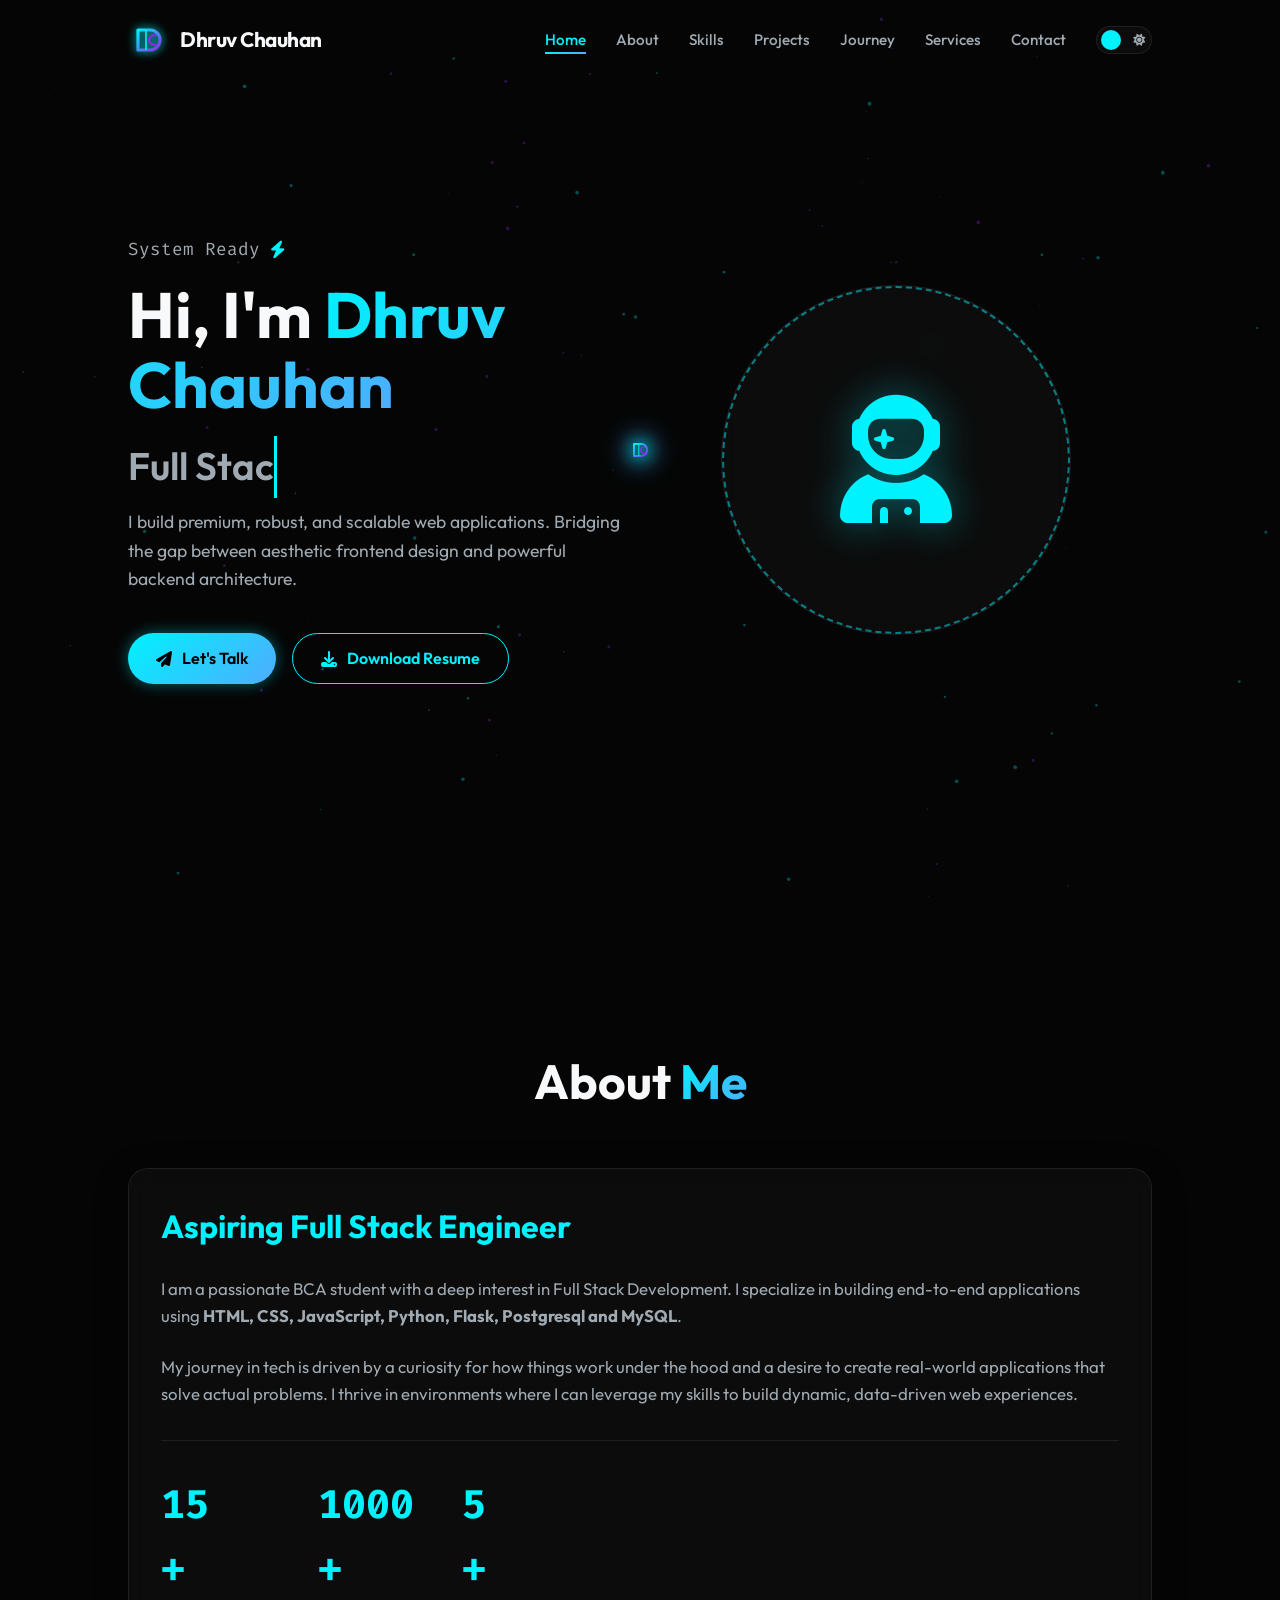
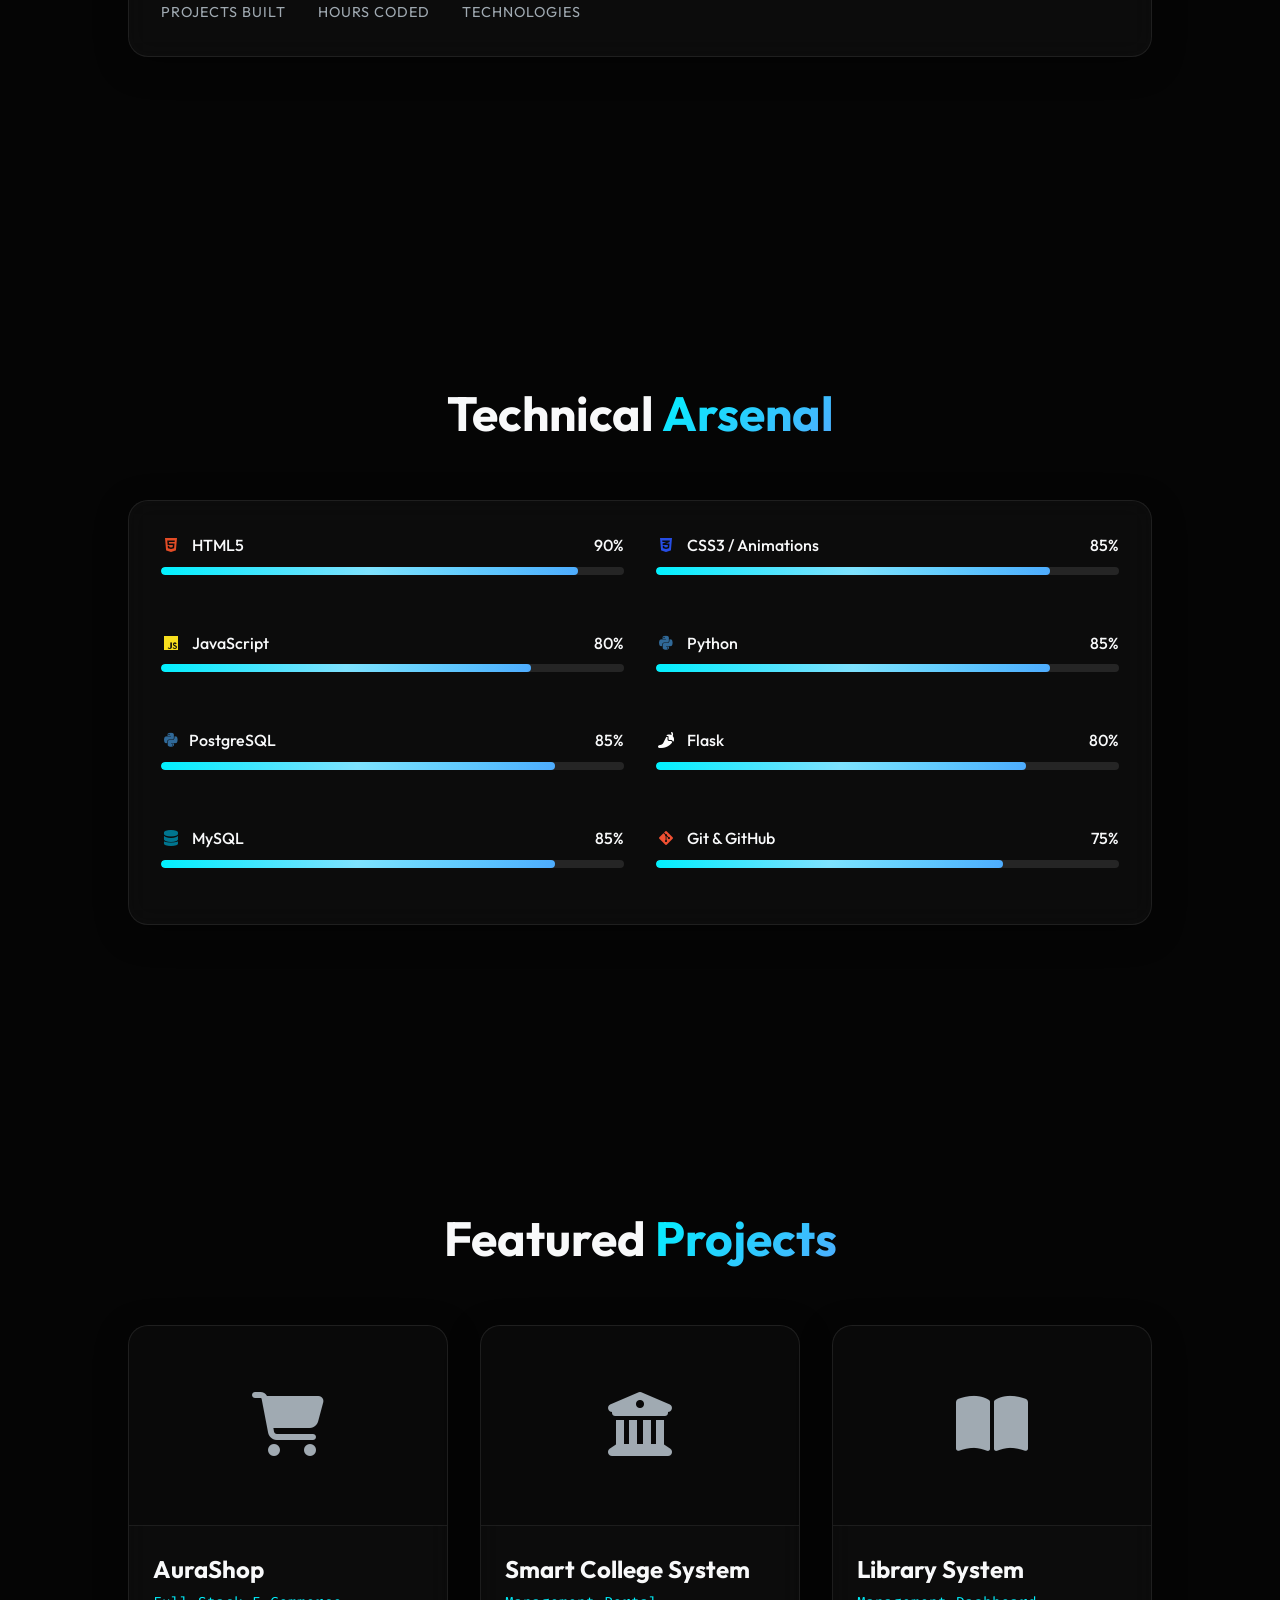
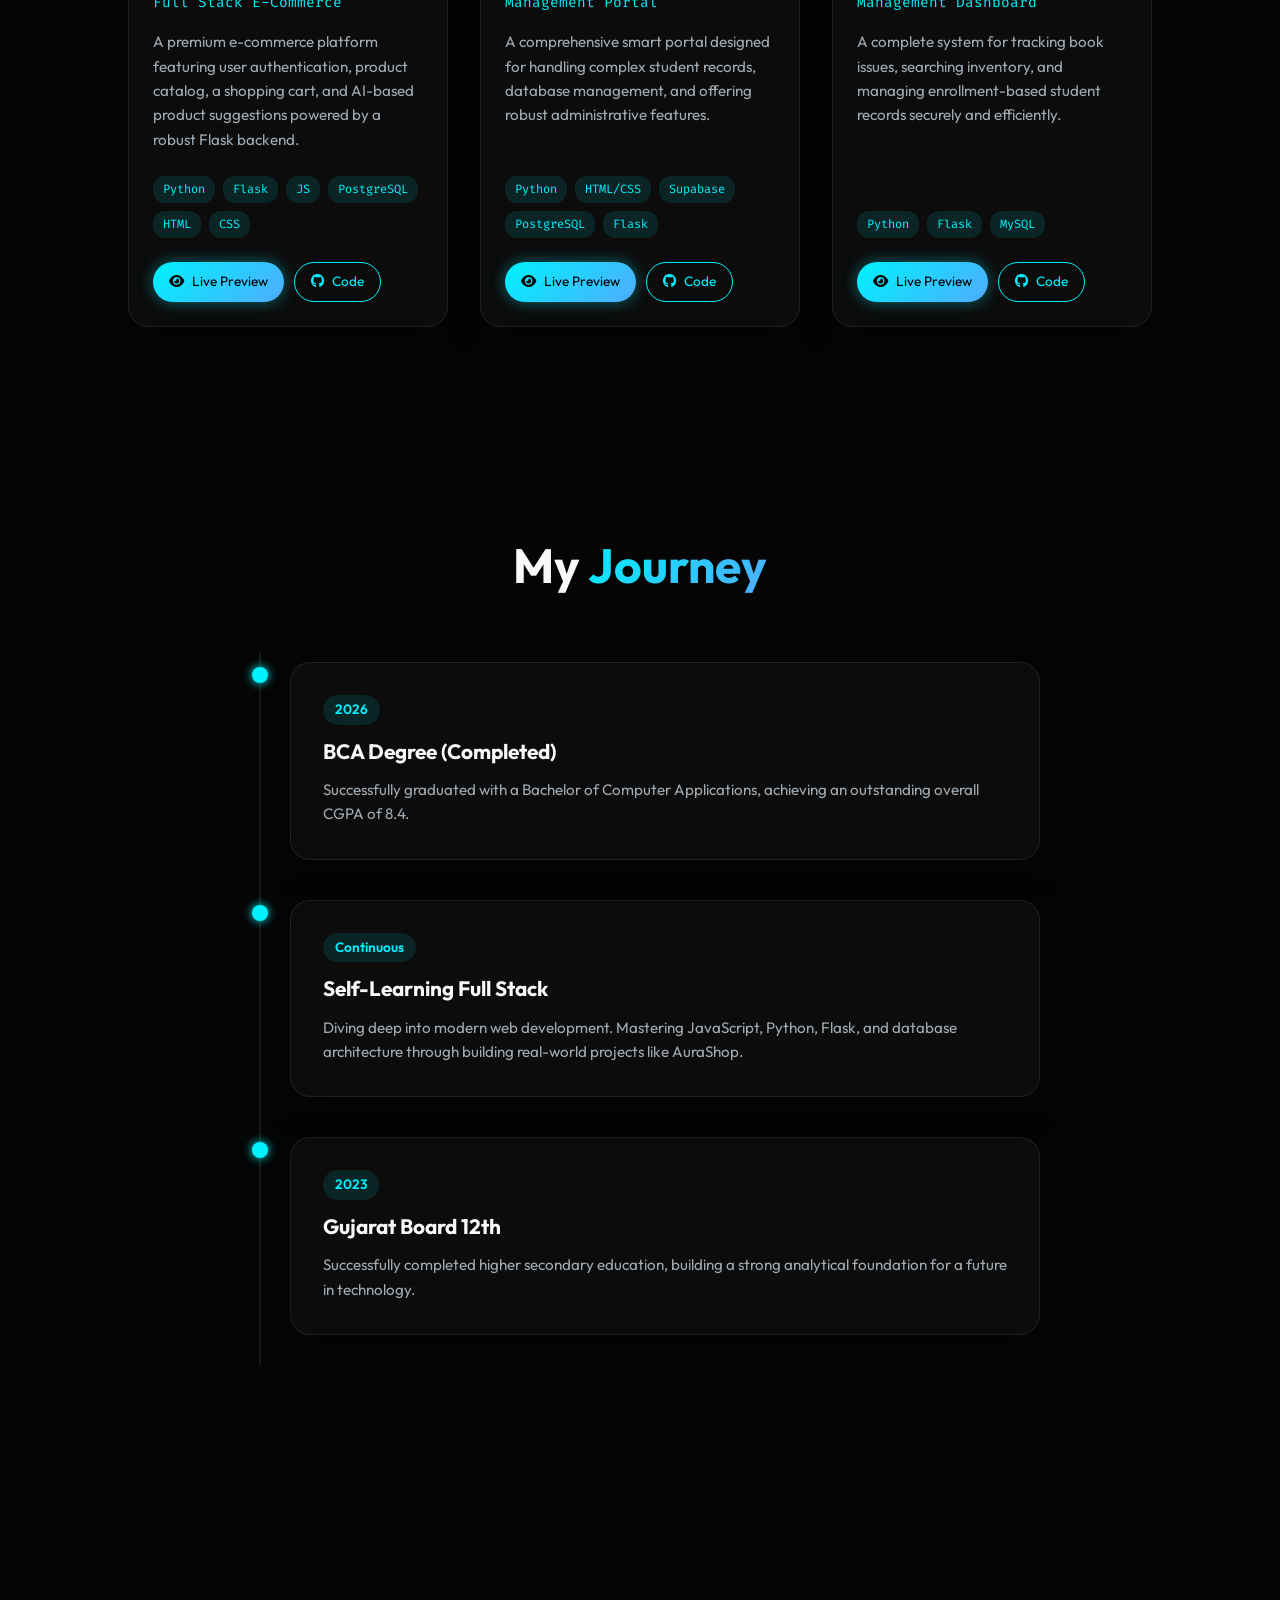
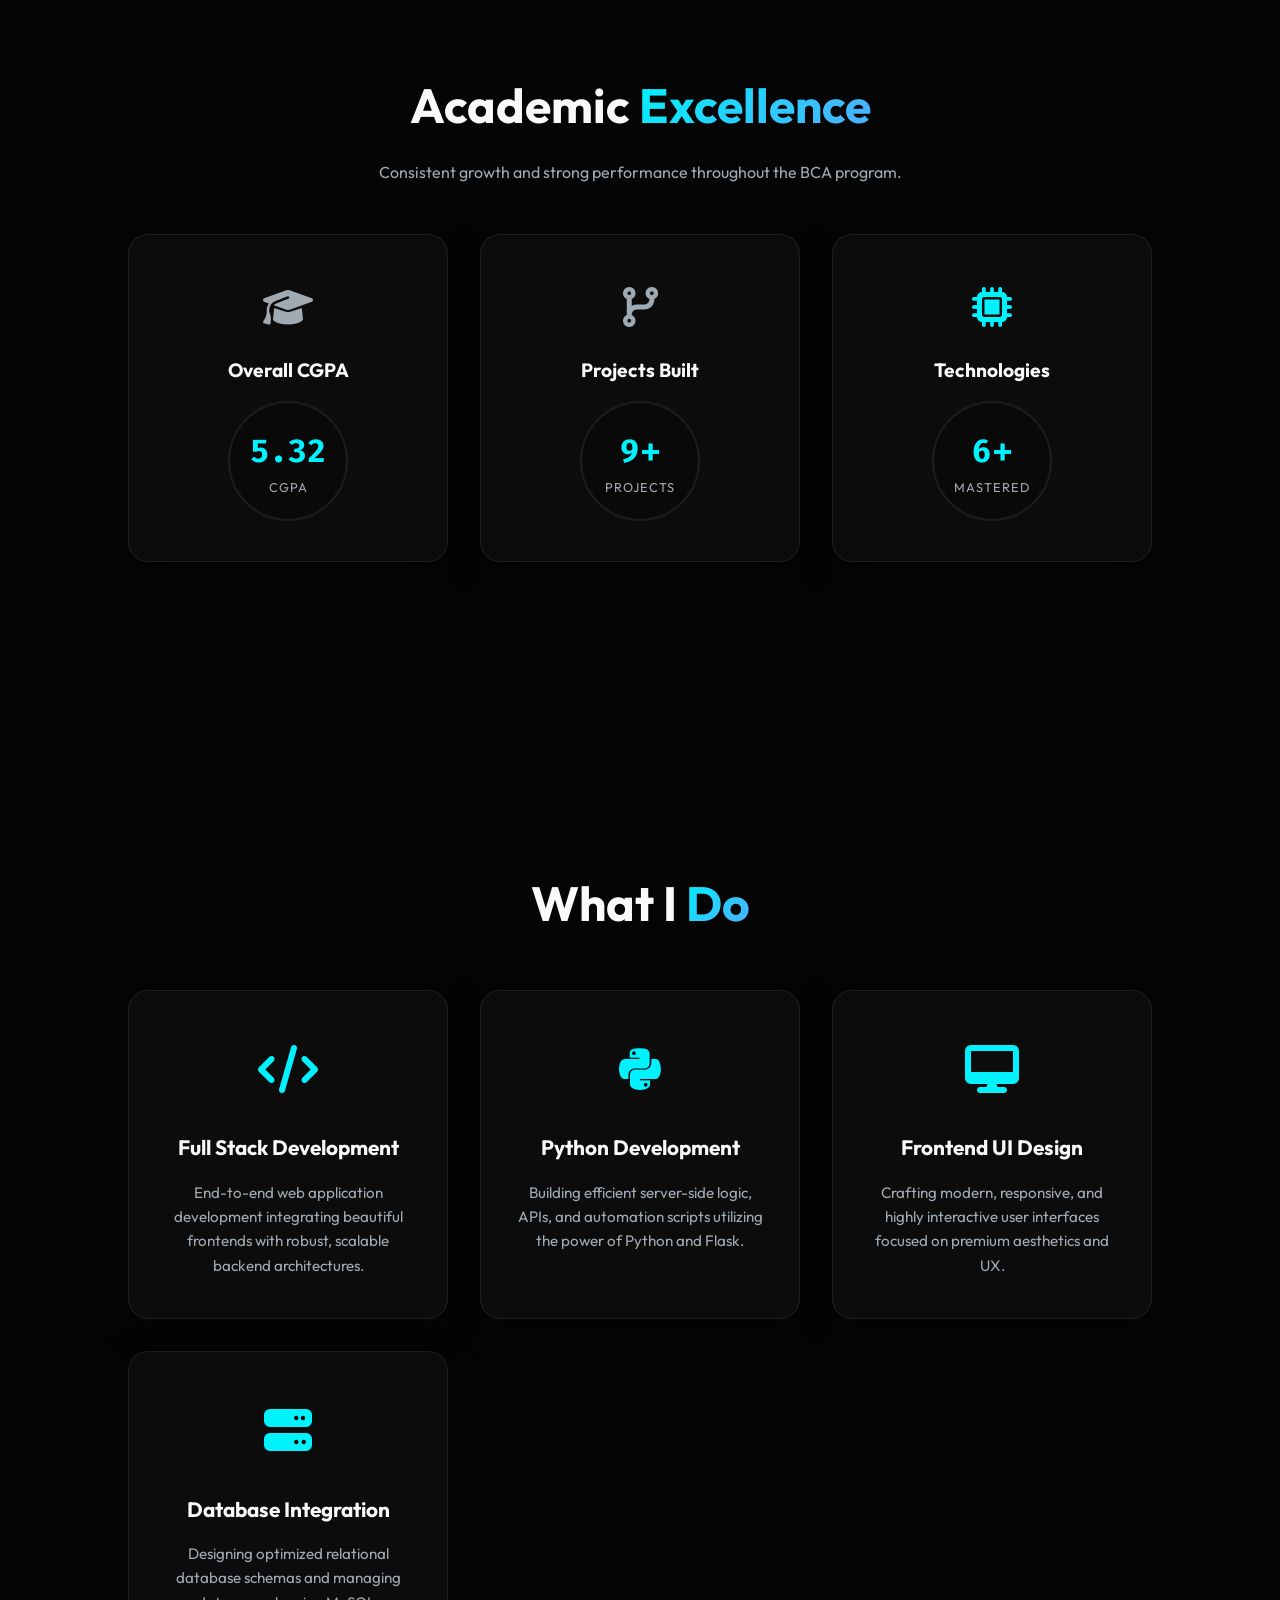
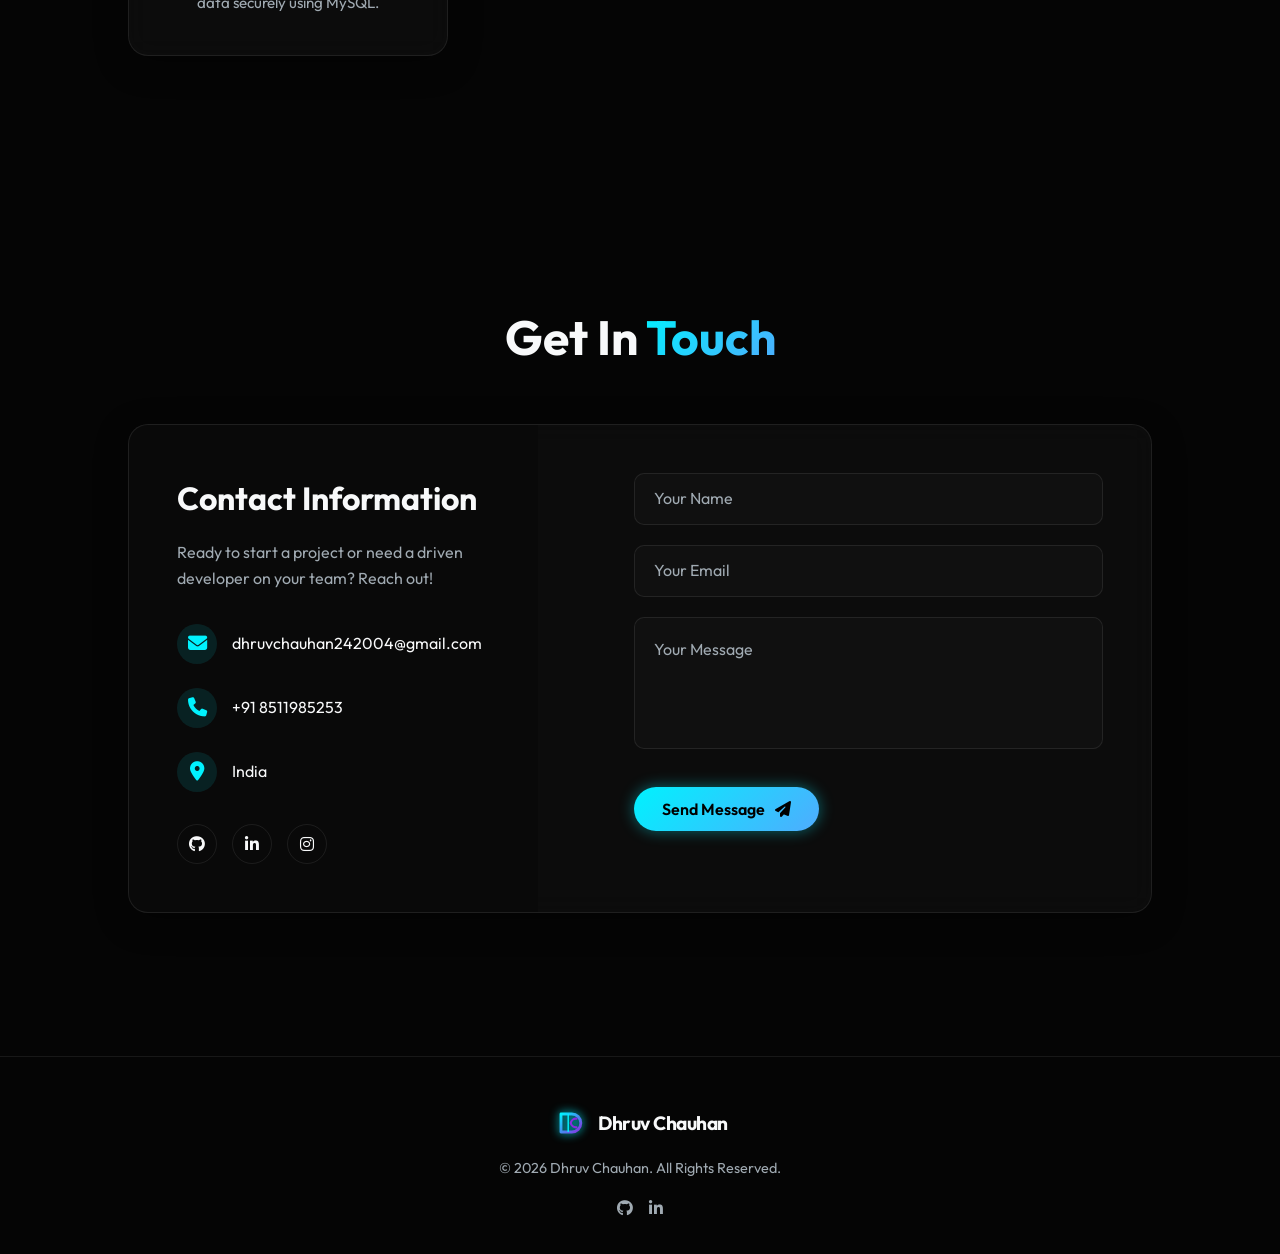
==== index.html @ 54a94872 "Add files via upload" ====
<!DOCTYPE html>
<html lang="en">

<head>
    <meta charset="UTF-8">
    <meta name="viewport" content="width=device-width, initial-scale=1.0">
    <title>Dhruv Chauhan | Full Stack Developer</title>
    <meta name="description" content="Portfolio of Dhruv Chauhan, Full Stack & Python Developer.">
    <!-- Google Fonts -->
    <link rel="preconnect" href="https://fonts.googleapis.com">
    <link rel="preconnect" href="https://fonts.gstatic.com" crossorigin>
    <link
        href="https://fonts.googleapis.com/css2?family=Outfit:wght@300;400;500;600;700;800&family=Fira+Code:wght@400;500&display=swap"
        rel="stylesheet">
    <!-- Font Awesome -->
    <link rel="stylesheet" href="https://cdnjs.cloudflare.com/ajax/libs/font-awesome/6.4.0/css/all.min.css">
    <link rel="stylesheet" href="style.css">
</head>

<body>
    <!-- Ultra-Premium Custom Cursor -->
    <div id="magic-cursor">
        <div id="cursor-particles"></div>
        <div id="cursor-main">
            <div class="cursor-glow"></div>
            <div class="cursor-icon">
                <svg width="24" height="24" viewBox="0 0 100 100" fill="none" xmlns="http://www.w3.org/2000/svg">
                    <path d="M25,25 L55,25 A25,25 0 0,1 80,50 A25,25 0 0,1 55,75 L25,75 Z"
                        stroke="url(#cursor-logo-grad)" stroke-width="8" stroke-linejoin="round" fill="none" />
                    <path d="M45,25 L45,75" stroke="var(--cyan)" stroke-width="4" />
                    <path d="M68,38 A15,15 0 0,0 52,50 A15,15 0 0,0 68,62" stroke="var(--purple)" stroke-width="6"
                        stroke-linecap="round" fill="none" />
                    <defs>
                        <linearGradient id="cursor-logo-grad" x1="0%" y1="0%" x2="100%" y2="100%">
                            <stop offset="0%" stop-color="var(--cyan)" />
                            <stop offset="100%" stop-color="var(--purple)" />
                        </linearGradient>
                    </defs>
                </svg>
            </div>
            <div class="cursor-text">View Project</div>
        </div>
    </div>

    <!-- Loading Screen -->
    <div class="loader-wrapper">
        <div class="loader">
            <div class="loader-inner"></div>
        </div>
        <div class="loader-text">Dhruv Chauhan Full Stack Developer</div>
    </div>

    <!-- Background Canvas for Particles -->
    <canvas id="particle-canvas"></canvas>

    <!-- Navigation -->
    <header class="header">
        <div class="logo">
            <svg class="header-logo" width="40" height="40" viewBox="0 0 100 100" fill="none"
                xmlns="http://www.w3.org/2000/svg">
                <!-- Futuristic D & C merged monogram -->
                <path d="M25,25 L55,25 A25,25 0 0,1 80,50 A25,25 0 0,1 55,75 L25,75 Z" stroke="url(#logo-grad)"
                    stroke-width="8" stroke-linejoin="round" fill="none" />
                <path d="M45,25 L45,75" stroke="var(--cyan)" stroke-width="4" />
                <path d="M68,38 A15,15 0 0,0 52,50 A15,15 0 0,0 68,62" stroke="var(--purple)" stroke-width="6"
                    stroke-linecap="round" fill="none" />
                <defs>
                    <linearGradient id="logo-grad" x1="0%" y1="0%" x2="100%" y2="100%">
                        <stop offset="0%" stop-color="var(--cyan)" />
                        <stop offset="100%" stop-color="var(--purple)" />
                    </linearGradient>
                </defs>
            </svg>
            <span class="logo-text">Dhruv Chauhan</span>
        </div>
        <div class="header-right">
            <nav class="navbar">
                <ul class="nav-links">
                    <li><a href="#home" class="nav-link active">Home</a></li>
                    <li><a href="#about" class="nav-link">About</a></li>
                    <li><a href="#skills" class="nav-link">Skills</a></li>
                    <li><a href="#projects" class="nav-link">Projects</a></li>
                    <li><a href="#experience" class="nav-link">Journey</a></li>
                    <li><a href="#services" class="nav-link">Services</a></li>
                    <li><a href="#contact" class="nav-link">Contact</a></li>
                </ul>
            </nav>
            <div class="theme-switch-wrapper">
                <label class="theme-switch" for="theme-slider">
                    <input type="checkbox" id="theme-slider" />
                    <div class="slider round">
                        <i class="fa-solid fa-moon"></i>
                        <i class="fa-solid fa-sun"></i>
                    </div>
                </label>
            </div>
            <div class="hamburger">
                <div class="bar"></div>
                <div class="bar"></div>
                <div class="bar"></div>
            </div>
        </div>
    </header>

    <main>
        <!-- Hero Section -->
        <section id="home" class="hero section">
            <div class="hero-content reveal">
                <p class="greeting">System Ready <i class="fa-solid fa-bolt" style="color: var(--cyan);"></i></p>
                <h1 class="hero-title">
                    Hi, I'm <span class="highlight">Dhruv Chauhan</span>
                </h1>
                <div class="typing-container">
                    <span class="typing-text"></span><span class="cursor">&nbsp;</span>
                </div>
                <p class="hero-desc">
                    I build premium, robust, and scalable web applications. Bridging the gap between aesthetic frontend
                    design and powerful backend architecture.
                </p>
                <div class="hero-btn-group">
                    <a href="#contact" class="btn primary-btn"><i class="fa-solid fa-paper-plane"></i> Let's Talk</a>
                    <a href="ChauhanDhruv_CV.pdf" class="btn secondary-btn"><i class="fa-solid fa-download"></i>
                        Download Resume</a>
                </div>
            </div>
            <div class="hero-image reveal fade-right">
                <div class="image-wrapper">
                    <!-- Placeholder using a tech illustration style avatar -->
                    <div class="avatar-placeholder">
                        <i class="fa-solid fa-user-astronaut"></i>
                    </div>
                    <div class="glow-ring"></div>
                </div>
            </div>
        </section>

        <!-- About Section -->
        <section id="about" class="about section">
            <h2 class="section-title reveal">About <span class="highlight">Me</span></h2>
            <div class="about-container reveal fade-up">
                <div class="about-text glass-card">
                    <h3>Aspiring Full Stack Engineer</h3>
                    <p>I am a passionate BCA student with a deep interest in Full Stack Development. I specialize in
                        building end-to-end applications using <strong>HTML, CSS, JavaScript, Python, Flask, Postgresql
                            and
                            MySQL</strong>.</p>
                    <p>My journey in tech is driven by a curiosity for how things work under the hood and a desire to
                        create real-world applications that solve actual problems. I thrive in environments where I can
                        leverage my skills to build dynamic, data-driven web experiences.</p>
                    <div class="stats-container">
                        <div class="stat-item">
                            <span class="stat-num counter" data-target="15">0</span><span class="stat-plus">+</span>
                            <span class="stat-text">Projects Built</span>
                        </div>
                        <div class="stat-item">
                            <span class="stat-num counter" data-target="1000">0</span><span class="stat-plus">+</span>
                            <span class="stat-text">Hours Coded</span>
                        </div>
                        <div class="stat-item">
                            <span class="stat-num counter" data-target="5">0</span><span class="stat-plus">+</span>
                            <span class="stat-text">Technologies</span>
                        </div>
                    </div>
                </div>
            </div>
        </section>

        <!-- Skills Section -->
        <section id="skills" class="skills section">
            <h2 class="section-title reveal">Technical <span class="highlight">Arsenal</span></h2>
            <div class="skills-container glass-card reveal fade-up">
                <div class="skill-box">
                    <div class="skill-info">
                        <span><i class="fa-brands fa-html5" style="color: #e34c26;"></i> HTML5</span>
                        <span>90%</span>
                    </div>
                    <div class="progress-bar">
                        <div class="progress" data-width="90%"></div>
                    </div>
                </div>
                <div class="skill-box">
                    <div class="skill-info">
                        <span><i class="fa-brands fa-css3-alt" style="color: #264de4;"></i> CSS3 / Animations</span>
                        <span>85%</span>
                    </div>
                    <div class="progress-bar">
                        <div class="progress" data-width="85%"></div>
                    </div>
                </div>
                <div class="skill-box">
                    <div class="skill-info">
                        <span><i class="fa-brands fa-js" style="color: #f7df1e;"></i> JavaScript</span>
                        <span>80%</span>
                    </div>
                    <div class="progress-bar">
                        <div class="progress" data-width="80%"></div>
                    </div>
                </div>
                <div class="skill-box">
                    <div class="skill-info">
                        <span><i class="fa-brands fa-python" style="color: #306998;"></i> Python</span>
                        <span>85%</span>
                    </div>
                    <div class="progress-bar">
                        <div class="progress" data-width="85%"></div>
                    </div>
                </div>
                <div class="skill-box">
                    <div class="skill-info">
                        <span><i class="fa-brands fa-python" style="color: #306998;"></i>PostgreSQL</span>
                        <span>85%</span>
                    </div>
                    <div class="progress-bar">
                        <div class="progress" data-width="85%"></div>
                    </div>
                </div>
                <div class="skill-box">
                    <div class="skill-info">
                        <span><i class="fa-solid fa-pepper-hot" style="color: #fff;"></i> Flask</span>
                        <span>80%</span>
                    </div>
                    <div class="progress-bar">
                        <div class="progress" data-width="80%"></div>
                    </div>
                </div>
                <div class="skill-box">
                    <div class="skill-info">
                        <span><i class="fa-solid fa-database" style="color: #00758F;"></i> MySQL</span>
                        <span>85%</span>
                    </div>
                    <div class="progress-bar">
                        <div class="progress" data-width="85%"></div>
                    </div>
                </div>
                <div class="skill-box">
                    <div class="skill-info">
                        <span><i class="fa-brands fa-git-alt" style="color: #F05032;"></i> Git & GitHub</span>
                        <span>75%</span>
                    </div>
                    <div class="progress-bar">
                        <div class="progress" data-width="75%"></div>
                    </div>
                </div>
            </div>
        </section>

        <!-- Projects Section -->
        <section id="projects" class="projects section">
            <h2 class="section-title reveal">Featured <span class="highlight">Projects</span></h2>
            <div class="project-grid">
                <!-- AuraShop -->
                <div class="project-card glass-card reveal fade-up" style="transition-delay: 0.1s;">
                    <div class="project-img">
                        <div class="project-placeholder">
                            <i class="fa-solid fa-cart-shopping"></i>
                        </div>
                    </div>
                    <div class="project-content">
                        <h3>AuraShop</h3>
                        <p class="project-subtitle">Full Stack E-Commerce</p>
                        <p class="project-desc">A premium e-commerce platform featuring user authentication, product
                            catalog, a shopping cart, and AI-based product suggestions powered by a robust Flask
                            backend.</p>
                        <div class="project-tech">
                            <span>Python</span><span>Flask</span><span>JS</span><span>PostgreSQL</span><span>HTML</span><span>CSS</span>
                        </div>
                        <div class="project-links">
                            <a href="https://auroshop.onrender.com" class="btn-small primary-btn"><i
                                    class="fa-solid fa-eye"></i> Live Preview</a>
                            <a href="https://github.com/dhruvchauhan2424/Auroshop" class="btn-small secondary-btn"><i
                                    class="fa-brands fa-github"></i> Code</a>
                        </div>
                    </div>
                </div>

                <!-- Smart College Management System -->
                <div class="project-card glass-card reveal fade-up" style="transition-delay: 0.2s;">
                    <div class="project-img">
                        <div class="project-placeholder">
                            <i class="fa-solid fa-university"></i>
                        </div>
                    </div>
                    <div class="project-content">
                        <h3>Smart College System</h3>
                        <p class="project-subtitle">Management Portal</p>
                        <p class="project-desc">A comprehensive smart portal designed for handling complex student
                            records, database management, and offering robust administrative features.</p>
                        <div class="project-tech">
                            <span>Python</span><span>HTML/CSS</span><span>Supabase</span><span>PostgreSQL</span><span>Flask</span>
                        </div>
                        <div class="project-links">
                            <a href="https://college-managementd.onrender.com" class="btn-small primary-btn"><i
                                    class="fa-solid fa-eye"></i> Live Preview</a>
                            <a href="https://github.com/dhruvchauhan2424/college_management"
                                class="btn-small secondary-btn"><i class="fa-brands fa-github"></i> Code</a>
                        </div>
                    </div>
                </div>

                <!-- Library Management System -->
                <div class="project-card glass-card reveal fade-up" style="transition-delay: 0.3s;">
                    <div class="project-img">
                        <div class="project-placeholder">
                            <i class="fa-solid fa-book-open"></i>
                        </div>
                    </div>
                    <div class="project-content">
                        <h3>Library System</h3>
                        <p class="project-subtitle">Management Dashboard</p>
                        <p class="project-desc">A complete system for tracking book issues, searching inventory, and
                            managing enrollment-based student records securely and efficiently.</p>
                        <div class="project-tech">
                            <span>Python</span><span>Flask</span><span>MySQL</span>
                        </div>
                        <div class="project-links">
                            <a href="#" class="btn-small primary-btn"><i class="fa-solid fa-eye"></i> Live Preview</a>
                            <a href="#" class="btn-small secondary-btn"><i class="fa-brands fa-github"></i> Code</a>
                        </div>
                    </div>
                </div>
            </div>
        </section>

        <!-- Experience / Timeline -->
        <section id="experience" class="experience section">
            <h2 class="section-title reveal">My <span class="highlight">Journey</span></h2>
            <div class="timeline reveal fade-up">
                <div class="timeline-item">
                    <div class="timeline-dot"></div>
                    <div class="timeline-content glass-card">
                        <span class="timeline-date">2026</span>
                        <h3>BCA Degree (Completed)</h3>
                        <p>Successfully graduated with a Bachelor of Computer Applications, achieving an outstanding
                            overall CGPA of 8.4.</p>
                    </div>
                </div>
                <div class="timeline-item">
                    <div class="timeline-dot"></div>
                    <div class="timeline-content glass-card">
                        <span class="timeline-date">Continuous</span>
                        <h3>Self-Learning Full Stack</h3>
                        <p>Diving deep into modern web development. Mastering JavaScript, Python, Flask, and database
                            architecture through building real-world projects like AuraShop.</p>
                    </div>
                </div>
                <div class="timeline-item">
                    <div class="timeline-dot"></div>
                    <div class="timeline-content glass-card">
                        <span class="timeline-date">2023</span>
                        <h3>Gujarat Board 12th</h3>
                        <p>Successfully completed higher secondary education, building a strong analytical foundation
                            for a future in technology.</p>
                    </div>
                </div>
            </div>
        </section>

        <!-- Achievements Section -->
        <section id="achievements" class="achievements section">
            <h2 class="section-title reveal">Academic <span class="highlight">Excellence</span></h2>
            <p class="section-subtitle reveal">Consistent growth and strong performance throughout the BCA program.</p>
            <div class="achievements-grid reveal fade-up">
                <div class="achievement-card glass-card">
                    <div class="achievement-icon">
                        <i class="fa-solid fa-graduation-cap"></i>
                    </div>
                    <h3>Overall CGPA</h3>
                    <div class="sgpa-display">
                        <span class="sgpa-val counter-float" data-target="8.40">0.00</span>
                        <span class="sgpa-label">CGPA</span>
                    </div>
                </div>
                <div class="achievement-card glass-card">
                    <div class="achievement-icon">
                        <i class="fa-solid fa-code-branch"></i>
                    </div>
                    <h3>Projects Built</h3>
                    <div class="sgpa-display">
                        <div>
                            <span class="sgpa-val counter" data-target="15">0</span><span class="sgpa-val"
                                style="margin-left: 2px;">+</span>
                        </div>
                        <span class="sgpa-label">Projects</span>
                    </div>
                </div>
                <div class="achievement-card glass-card">
                    <div class="achievement-icon" style="color: var(--cyan);">
                        <i class="fa-solid fa-microchip"></i>
                    </div>
                    <h3>Technologies</h3>
                    <div class="sgpa-display">
                        <div>
                            <span class="sgpa-val counter" data-target="10">0</span><span class="sgpa-val"
                                style="margin-left: 2px;">+</span>
                        </div>
                        <span class="sgpa-label">Mastered</span>
                    </div>
                </div>
            </div>
        </section>

        <!-- Services Section -->
        <section id="services" class="services section">
            <h2 class="section-title reveal">What I <span class="highlight">Do</span></h2>
            <div class="services-grid reveal fade-up">
                <div class="service-card glass-card">
                    <div class="service-icon"><i class="fa-solid fa-code"></i></div>
                    <h3>Full Stack Development</h3>
                    <p>End-to-end web application development integrating beautiful frontends with robust, scalable
                        backend architectures.</p>
                </div>
                <div class="service-card glass-card">
                    <div class="service-icon"><i class="fa-brands fa-python"></i></div>
                    <h3>Python Development</h3>
                    <p>Building efficient server-side logic, APIs, and automation scripts utilizing the power of Python
                        and Flask.</p>
                </div>
                <div class="service-card glass-card">
                    <div class="service-icon"><i class="fa-solid fa-desktop"></i></div>
                    <h3>Frontend UI Design</h3>
                    <p>Crafting modern, responsive, and highly interactive user interfaces focused on premium aesthetics
                        and UX.</p>
                </div>
                <div class="service-card glass-card">
                    <div class="service-icon"><i class="fa-solid fa-server"></i></div>
                    <h3>Database Integration</h3>
                    <p>Designing optimized relational database schemas and managing data securely using MySQL.</p>
                </div>
            </div>
        </section>

        <!-- Contact Section -->
        <section id="contact" class="contact section">
            <h2 class="section-title reveal">Get In <span class="highlight">Touch</span></h2>
            <div class="contact-container glass-card reveal fade-up">
                <div class="contact-info">
                    <h3>Contact Information</h3>
                    <p>Ready to start a project or need a driven developer on your team? Reach out!</p>
                    <div class="info-items">
                        <div class="info-item">
                            <i class="fa-solid fa-envelope"></i>
                            <a href="mailto:dhruvchauhan242004@gmail.com">dhruvchauhan242004@gmail.com</a>
                        </div>
                        <div class="info-item">
                            <i class="fa-solid fa-phone"></i>
                            <a href="tel:+918511985253">+91 8511985253</a>
                        </div>
                        <div class="info-item">
                            <i class="fa-solid fa-location-dot"></i>
                            <span>India</span>
                        </div>
                    </div>
                    <div class="social-links">
                        <a href="https://github.com/dhruvchauhan2424" class="social-icon"><i
                                class="fa-brands fa-github"></i></a>
                        <a href="https://www.linkedin.com/in/dhruv-chauhan-386394350/" class="social-icon"><i
                                class="fa-brands fa-linkedin-in"></i></a>
                        <a href="https://www.instagram.com" class="social-icon"><i
                                class="fa-brands fa-instagram"></i></a>
                    </div>
                </div>
                <div class="contact-form-container">
                    <form id="contact-form" class="contact-form">
                        <div class="input-group">
                            <input type="text" id="name" required placeholder=" ">
                            <label for="name">Your Name</label>
                        </div>
                        <div class="input-group">
                            <input type="email" id="email" required placeholder=" ">
                            <label for="email">Your Email</label>
                        </div>
                        <div class="input-group">
                            <textarea id="message" rows="5" required placeholder=" "></textarea>
                            <label for="message">Your Message</label>
                        </div>
                        <button type="submit" class="btn primary-btn btn-send">
                            <span>Send Message</span> <i class="fa-solid fa-paper-plane"></i>
                        </button>
                    </form>
                </div>
            </div>
        </section>
    </main>

    <!-- Footer -->
    <footer class="footer">
        <div class="footer-content">
            <div class="footer-logo-wrapper">
                <svg class="footer-logo-svg" width="36" height="36" viewBox="0 0 100 100" fill="none"
                    xmlns="http://www.w3.org/2000/svg">
                    <path d="M25,25 L55,25 A25,25 0 0,1 80,50 A25,25 0 0,1 55,75 L25,75 Z"
                        stroke="url(#footer-logo-grad)" stroke-width="8" stroke-linejoin="round" fill="none" />
                    <path d="M45,25 L45,75" stroke="var(--cyan)" stroke-width="4" />
                    <path d="M68,38 A15,15 0 0,0 52,50 A15,15 0 0,0 68,62" stroke="var(--purple)" stroke-width="6"
                        stroke-linecap="round" fill="none" />
                    <defs>
                        <linearGradient id="footer-logo-grad" x1="0%" y1="0%" x2="100%" y2="100%">
                            <stop offset="0%" stop-color="var(--cyan)" />
                            <stop offset="100%" stop-color="var(--purple)" />
                        </linearGradient>
                    </defs>
                </svg>
                <span class="footer-logo-text">Dhruv Chauhan</span>
            </div>
            <p>&copy; 2026 Dhruv Chauhan. All Rights Reserved.</p>
            <div class="footer-socials">
                <a href="https://github.com/dhruvchauhan2424"><i class="fa-brands fa-github"></i></a>
                <a href="https://www.linkedin.com/in/dhruv-chauhan-386394350/"><i
                        class="fa-brands fa-linkedin-in"></i></a>
            </div>
        </div>
        <button id="scroll-top" class="scroll-top-btn" aria-label="Scroll to top">
            <i class="fa-solid fa-arrow-up"></i>
        </button>
    </footer>

    <script src="script.js"></script>
</body>

</html>
---- style.css ----
/* ==========================================================================
   CSS Variables & Reset
   ========================================================================== */
:root {
    --bg-color: #050505;
    --text-primary: #f8f9fa;
    --text-secondary: #a0aab2;
    --cyan: #00f2fe;
    --purple: #8a2be2;
    --gradient-primary: linear-gradient(135deg, var(--cyan) 0%, #4facfe 100%);
    --gradient-purple: linear-gradient(135deg, var(--purple) 0%, #ff0844 100%);
    --card-bg: rgba(255, 255, 255, 0.03);
    --card-border: rgba(255, 255, 255, 0.08);
    --glass-shadow: 0 8px 32px 0 rgba(0, 0, 0, 0.37);
    --transition: all 0.3s cubic-bezier(0.25, 0.8, 0.25, 1);
    --font-primary: 'Outfit', sans-serif;
    --font-code: 'Fira Code', monospace;
}

body.light-mode {
    --bg-color: #f4f7f6;
    --text-primary: #2d3436;
    --text-secondary: #636e72;
    --cyan: #00b894;
    --purple: #0984e3;
    --gradient-primary: linear-gradient(135deg, var(--cyan) 0%, #00cec9 100%);
    --gradient-purple: linear-gradient(135deg, var(--purple) 0%, #74b9ff 100%);
    --card-bg: rgba(255, 255, 255, 0.7);
    --card-border: rgba(0, 0, 0, 0.1);
    --glass-shadow: 0 8px 32px 0 rgba(0, 0, 0, 0.05);
}

* {
    margin: 0;
    padding: 0;
    box-sizing: border-box;
}

html {
    scroll-behavior: smooth;
    scrollbar-width: thin;
    scrollbar-color: var(--cyan) var(--bg-color);
}

body {
    background-color: var(--bg-color);
    color: var(--text-primary);
    font-family: var(--font-primary);
    line-height: 1.6;
    overflow-x: hidden;
    cursor: none;
}

/* Scrollbar */
::-webkit-scrollbar { width: 8px; }
::-webkit-scrollbar-track { background: var(--bg-color); }
::-webkit-scrollbar-thumb { background: var(--cyan); border-radius: 4px; }

/* ==========================================================================
   Ultra-Premium Custom Cursor
   ========================================================================== */
#magic-cursor {
    position: fixed;
    top: 0;
    left: 0;
    width: 100vw;
    height: 100vh;
    pointer-events: none;
    z-index: 9999;
}

#cursor-main {
    position: absolute;
    top: 0;
    left: 0;
    width: 40px;
    height: 40px;
    margin-top: -20px;
    margin-left: -20px;
    display: flex;
    justify-content: center;
    align-items: center;
    will-change: transform;
    transition: width 0.3s cubic-bezier(0.25, 1, 0.5, 1), height 0.3s cubic-bezier(0.25, 1, 0.5, 1), background-color 0.3s;
    border-radius: 50%;
}

.cursor-icon {
    display: flex;
    align-items: center;
    justify-content: center;
    transition: opacity 0.3s, transform 0.3s;
}

.cursor-icon svg {
    width: 24px;
    height: 24px;
    filter: drop-shadow(0 0 8px var(--cyan)) drop-shadow(0 0 15px var(--cyan));
}

.cursor-text {
    position: absolute;
    color: #fff;
    font-size: 12px;
    font-weight: 600;
    opacity: 0;
    transform: scale(0);
    transition: opacity 0.3s, transform 0.3s;
    white-space: nowrap;
    text-transform: uppercase;
    letter-spacing: 1px;
}

.cursor-glow {
    position: absolute;
    width: 150%;
    height: 150%;
    background: radial-gradient(circle, rgba(0, 242, 254, 0.4) 0%, rgba(138, 43, 226, 0.1) 40%, transparent 70%);
    border-radius: 50%;
    filter: blur(8px);
    animation: pulseGlow 2s infinite alternate;
    z-index: -1;
    transition: width 0.3s, height 0.3s;
}

@keyframes pulseGlow {
    0% { transform: scale(0.9); opacity: 0.7; }
    100% { transform: scale(1.1); opacity: 1; }
}

/* Hover States */
#cursor-main.hover-btn {
    width: 60px;
    height: 60px;
    background-color: #fff;
    border: 1px solid rgba(255, 255, 255, 0.2);
    mix-blend-mode: difference;
}

#cursor-main.hover-btn .cursor-icon {
    opacity: 0;
    transform: scale(0);
}

#cursor-main.hover-project {
    width: 100px;
    height: 100px;
    background-color: rgba(0, 242, 254, 0.9);
    mix-blend-mode: normal;
}

#cursor-main.hover-project .cursor-icon {
    opacity: 0;
    transform: scale(0);
}

#cursor-main.hover-project .cursor-text {
    opacity: 1;
    transform: scale(1);
}

#cursor-main.hover-project .cursor-glow {
    width: 200%;
    height: 200%;
}

/* Particle Styles */
.magic-particle {
    position: absolute;
    border-radius: 50%;
    background: var(--cyan);
    box-shadow: 0 0 10px var(--cyan);
    pointer-events: none;
    will-change: transform, opacity;
    mix-blend-mode: screen;
}

/* ==========================================================================
   Loader & Canvas
   ========================================================================== */
#particle-canvas {
    position: fixed;
    top: 0;
    left: 0;
    width: 100vw;
    height: 100vh;
    z-index: -1;
    pointer-events: none;
}

.loader-wrapper {
    position: fixed;
    top: 0;
    left: 0;
    width: 100vw;
    height: 100vh;
    background: var(--bg-color);
    display: flex;
    flex-direction: column;
    justify-content: center;
    align-items: center;
    z-index: 10000;
    transition: opacity 0.5s ease;
}

.loader {
    width: 50px;
    height: 50px;
    border: 3px solid transparent;
    border-top-color: var(--cyan);
    border-bottom-color: var(--purple);
    border-radius: 50%;
    animation: spin 1.5s linear infinite;
    margin-bottom: 20px;
}

.loader-inner {
    width: 30px;
    height: 30px;
    border: 3px solid transparent;
    border-left-color: var(--cyan);
    border-right-color: var(--purple);
    border-radius: 50%;
    margin: 7px;
    animation: spin-reverse 1s linear infinite;
}

.loader-text {
    font-family: var(--font-code);
    color: var(--cyan);
    letter-spacing: 2px;
    animation: pulse 1.5s infinite;
}

@keyframes spin { 0% { transform: rotate(0deg); } 100% { transform: rotate(360deg); } }
@keyframes spin-reverse { 0% { transform: rotate(360deg); } 100% { transform: rotate(0deg); } }
@keyframes pulse { 0%, 100% { opacity: 1; } 50% { opacity: 0.5; } }

/* ==========================================================================
   Typography & Utilities
   ========================================================================== */
.highlight {
    background: var(--gradient-primary);
    -webkit-background-clip: text;
    -webkit-text-fill-color: transparent;
    font-weight: 700;
}

.section {
    padding: 100px 10%;
    min-height: 100vh;
    display: flex;
    flex-direction: column;
    justify-content: center;
}

.section-title {
    font-size: 3rem;
    margin-bottom: 3rem;
    text-align: center;
    position: relative;
}

.section-subtitle {
    text-align: center;
    color: var(--text-secondary);
    margin-top: -2rem;
    margin-bottom: 3rem;
}

.glass-card {
    background: var(--card-bg);
    backdrop-filter: blur(12px);
    -webkit-backdrop-filter: blur(12px);
    border: 1px solid var(--card-border);
    border-radius: 20px;
    padding: 2rem;
    box-shadow: var(--glass-shadow);
    transition: var(--transition);
}

.glass-card:hover {
    transform: translateY(-5px);
    border-color: rgba(0, 242, 254, 0.3);
    box-shadow: 0 10px 40px rgba(0, 242, 254, 0.1);
}

.btn {
    display: inline-flex;
    align-items: center;
    gap: 10px;
    padding: 12px 28px;
    border-radius: 30px;
    font-weight: 600;
    text-decoration: none;
    transition: var(--transition);
    cursor: pointer;
    border: none;
    font-family: var(--font-primary);
    font-size: 1rem;
    position: relative;
    overflow: hidden;
}

.primary-btn {
    background: var(--gradient-primary);
    color: #000;
    box-shadow: 0 0 15px rgba(0, 242, 254, 0.4);
}

body.light-mode .primary-btn {
    color: #fff;
    box-shadow: 0 0 15px rgba(0, 184, 148, 0.4);
}

.primary-btn:hover {
    box-shadow: 0 0 25px rgba(0, 242, 254, 0.6);
    transform: translateY(-2px);
}

.secondary-btn {
    background: transparent;
    color: var(--cyan);
    border: 1px solid var(--cyan);
}

.secondary-btn:hover {
    background: rgba(0, 242, 254, 0.1);
    transform: translateY(-2px);
}

.btn-small {
    padding: 8px 16px;
    font-size: 0.85rem;
    border-radius: 20px;
    text-decoration: none;
    display: inline-flex;
    align-items: center;
    gap: 8px;
}

/* ==========================================================================
   Header & Navigation
   ========================================================================== */
.header {
    position: fixed;
    top: 0;
    width: 100%;
    padding: 20px 10%;
    display: flex;
    justify-content: space-between;
    align-items: center;
    z-index: 1000;
    transition: var(--transition);
}

.header.scrolled {
    padding: 15px 10%;
    background: rgba(5, 5, 5, 0.8);
    backdrop-filter: blur(10px);
    border-bottom: 1px solid var(--card-border);
}

.header-right {
    display: flex;
    align-items: center;
    gap: 30px;
}

.logo {
    display: flex;
    align-items: center;
    gap: 12px;
}

.logo-text {
    font-family: var(--font-primary);
    font-size: 1.3rem;
    font-weight: 700;
    color: var(--text-primary);
    letter-spacing: -0.5px;
}

.header-logo {
    width: 40px;
    height: 40px;
    transition: transform 0.3s;
    filter: drop-shadow(0 0 5px var(--cyan));
}

.header-logo:hover {
    transform: scale(1.05) rotate(5deg);
}

.nav-links {
    display: flex;
    list-style: none;
    gap: 30px;
    align-items: center;
}

/* Theme Slider Switch */
.theme-switch-wrapper {
    display: flex;
    align-items: center;
}

.theme-switch {
    display: inline-block;
    height: 28px;
    position: relative;
    width: 56px;
    margin-bottom: 0;
    cursor: none;
}

.theme-switch input {
    display: none;
}

.slider {
    background-color: var(--card-bg);
    bottom: 0;
    cursor: none;
    left: 0;
    position: absolute;
    right: 0;
    top: 0;
    transition: .4s;
    border: 1px solid var(--card-border);
    display: flex;
    justify-content: space-between;
    align-items: center;
    padding: 0 6px;
    font-size: 12px;
    color: var(--text-secondary);
}

.slider:before {
    background-color: var(--cyan);
    bottom: 3px;
    content: "";
    height: 20px;
    left: 4px;
    position: absolute;
    transition: .4s;
    width: 20px;
    z-index: 2;
}

.slider.round {
    border-radius: 34px;
}

.slider.round:before {
    border-radius: 50%;
}

input:checked + .slider {
    background-color: #e0e0e0;
}

input:checked + .slider:before {
    transform: translateX(26px);
    background-color: var(--purple);
}

.nav-link {
    color: var(--text-secondary);
    text-decoration: none;
    font-weight: 500;
    font-size: 0.95rem;
    transition: var(--transition);
    position: relative;
}

.nav-link:hover, .nav-link.active {
    color: var(--cyan);
}

.nav-link::after {
    content: '';
    position: absolute;
    bottom: -5px;
    left: 0;
    width: 0;
    height: 2px;
    background: var(--gradient-primary);
    transition: width 0.3s ease;
}

.nav-link:hover::after, .nav-link.active::after {
    width: 100%;
}

.hamburger {
    display: none;
    cursor: pointer;
}

.hamburger .bar {
    width: 25px;
    height: 2px;
    background-color: var(--text-primary);
    margin: 5px 0;
    transition: 0.3s;
}

/* ==========================================================================
   Hero Section
   ========================================================================== */
.hero {
    flex-direction: row;
    align-items: center;
    justify-content: space-between;
    padding-top: 120px;
}

.hero-content {
    flex: 1;
    max-width: 600px;
}

.greeting {
    font-family: var(--font-code);
    color: var(--text-secondary);
    margin-bottom: 1rem;
    font-size: 1.1rem;
    display: flex;
    align-items: center;
    gap: 10px;
}

.hero-title {
    font-size: clamp(2.5rem, 5vw, 4.5rem);
    line-height: 1.1;
    margin-bottom: 1rem;
}

.typing-container {
    font-size: clamp(1.5rem, 3vw, 2.5rem);
    font-weight: 600;
    color: var(--text-secondary);
    margin-bottom: 1.5rem;
    height: 3rem; /* Prevent layout shift */
}

.cursor {
    display: inline-block;
    width: 3px;
    background-color: var(--cyan);
    animation: blink 1s step-end infinite;
}

@keyframes blink { 50% { opacity: 0; } }

.hero-desc {
    color: var(--text-secondary);
    font-size: 1.1rem;
    margin-bottom: 2.5rem;
    max-width: 500px;
}

.hero-btn-group {
    display: flex;
    gap: 1rem;
}

.hero-image {
    flex: 1;
    display: flex;
    justify-content: center;
    align-items: center;
}

.image-wrapper {
    position: relative;
    width: 350px;
    height: 350px;
    border-radius: 50%;
    display: flex;
    justify-content: center;
    align-items: center;
    background: var(--card-bg);
    border: 1px solid var(--card-border);
    backdrop-filter: blur(10px);
}

.avatar-placeholder {
    font-size: 8rem;
    color: var(--cyan);
    filter: drop-shadow(0 0 20px rgba(0,242,254,0.4));
    animation: float 6s ease-in-out infinite;
}

.glow-ring {
    position: absolute;
    width: 100%;
    height: 100%;
    border-radius: 50%;
    border: 2px dashed var(--cyan);
    animation: rotate 20s linear infinite;
    opacity: 0.5;
}

@keyframes float { 0%, 100% { transform: translateY(0); } 50% { transform: translateY(-20px); } }
@keyframes rotate { 100% { transform: rotate(360deg); } }

/* ==========================================================================
   About Section
   ========================================================================== */
.about-container {
    display: flex;
    gap: 3rem;
    align-items: center;
}

.about-text {
    flex: 1;
}

.about-text h3 {
    font-size: 2rem;
    margin-bottom: 1.5rem;
    color: var(--cyan);
}

.about-text p {
    color: var(--text-secondary);
    margin-bottom: 1.5rem;
    font-size: 1.05rem;
}

.stats-container {
    display: flex;
    gap: 2rem;
    margin-top: 2rem;
    border-top: 1px solid var(--card-border);
    padding-top: 2rem;
}

.stat-item {
    display: flex;
    flex-direction: column;
}

.stat-num, .stat-plus {
    font-size: 2.5rem;
    font-weight: 700;
    color: var(--cyan);
    font-family: var(--font-code);
}

.stat-text {
    font-size: 0.9rem;
    color: var(--text-secondary);
    text-transform: uppercase;
    letter-spacing: 1px;
}

/* ==========================================================================
   Skills Section
   ========================================================================== */
.skills-container {
    display: grid;
    grid-template-columns: 1fr 1fr;
    gap: 2rem;
}

.skill-box {
    margin-bottom: 1.5rem;
}

.skill-info {
    display: flex;
    justify-content: space-between;
    margin-bottom: 0.5rem;
    font-weight: 500;
}

.skill-info i {
    width: 20px;
    text-align: center;
    margin-right: 8px;
}

.progress-bar {
    width: 100%;
    height: 8px;
    background: rgba(255, 255, 255, 0.1);
    border-radius: 4px;
    overflow: hidden;
}

.progress {
    height: 100%;
    background: var(--gradient-primary);
    width: 0; /* Animated via JS */
    border-radius: 4px;
    transition: width 1.5s ease-in-out;
    position: relative;
}

.progress::after {
    content: '';
    position: absolute;
    top: 0;
    right: 0;
    bottom: 0;
    left: 0;
    background: linear-gradient(90deg, transparent, rgba(255,255,255,0.4), transparent);
    animation: shimmer 2s infinite;
}

@keyframes shimmer { 100% { transform: translateX(100%); } }

/* ==========================================================================
   Projects Section
   ========================================================================== */
.project-grid {
    display: grid;
    grid-template-columns: repeat(auto-fit, minmax(300px, 1fr));
    gap: 2rem;
}

.project-card {
    display: flex;
    flex-direction: column;
    padding: 0;
    overflow: hidden;
}

.project-img {
    height: 200px;
    background: rgba(0, 0, 0, 0.2);
    display: flex;
    justify-content: center;
    align-items: center;
    border-bottom: 1px solid var(--card-border);
    position: relative;
    overflow: hidden;
}

.project-placeholder {
    font-size: 4rem;
    color: var(--text-secondary);
    transition: var(--transition);
}

.project-card:hover .project-placeholder {
    transform: scale(1.1);
    color: var(--cyan);
}

.project-content {
    padding: 1.5rem;
    flex: 1;
    display: flex;
    flex-direction: column;
}

.project-content h3 {
    font-size: 1.5rem;
    margin-bottom: 0.2rem;
}

.project-subtitle {
    font-size: 0.9rem;
    color: var(--cyan);
    margin-bottom: 1rem;
    font-family: var(--font-code);
}

.project-desc {
    color: var(--text-secondary);
    font-size: 0.95rem;
    margin-bottom: 1.5rem;
    flex: 1;
}

.project-tech {
    display: flex;
    flex-wrap: wrap;
    gap: 8px;
    margin-bottom: 1.5rem;
}

.project-tech span {
    font-size: 0.75rem;
    padding: 4px 10px;
    background: rgba(0, 242, 254, 0.1);
    color: var(--cyan);
    border-radius: 12px;
    font-family: var(--font-code);
}

.project-links {
    display: flex;
    gap: 10px;
}

/* ==========================================================================
   Experience / Timeline Section
   ========================================================================== */
.timeline {
    position: relative;
    max-width: 800px;
    margin: 0 auto;
}

.timeline::after {
    content: '';
    position: absolute;
    width: 2px;
    background: var(--card-border);
    top: 0;
    bottom: 0;
    left: 20px;
    margin-left: -1px;
}

.timeline-item {
    padding: 10px 0 30px 50px;
    position: relative;
}

.timeline-dot {
    position: absolute;
    width: 16px;
    height: 16px;
    left: 12px;
    top: 15px;
    background: var(--cyan);
    border-radius: 50%;
    z-index: 1;
    box-shadow: 0 0 10px var(--cyan);
}

.timeline-content {
    position: relative;
}

.timeline-date {
    display: inline-block;
    padding: 4px 12px;
    background: rgba(0, 242, 254, 0.1);
    color: var(--cyan);
    border-radius: 20px;
    font-size: 0.85rem;
    font-weight: 600;
    margin-bottom: 10px;
}

.timeline-content h3 {
    font-size: 1.3rem;
    margin-bottom: 10px;
}

.timeline-content p {
    color: var(--text-secondary);
    font-size: 0.95rem;
}

/* ==========================================================================
   Achievements Section
   ========================================================================== */
.achievements-grid {
    display: grid;
    grid-template-columns: repeat(auto-fit, minmax(250px, 1fr));
    gap: 2rem;
}

.achievement-card {
    text-align: center;
    padding: 2.5rem 2rem;
}

.achievement-icon {
    font-size: 2.5rem;
    color: var(--text-secondary);
    margin-bottom: 1rem;
    transition: var(--transition);
}

.achievement-card:hover .achievement-icon {
    color: var(--cyan);
    transform: scale(1.1);
}

.achievement-card h3 {
    font-size: 1.2rem;
    margin-bottom: 1rem;
    color: var(--text-primary);
}

.sgpa-display {
    display: flex;
    flex-direction: column;
    align-items: center;
    justify-content: center;
    background: rgba(0, 0, 0, 0.2);
    width: 120px;
    height: 120px;
    border-radius: 50%;
    margin: 0 auto;
    border: 2px solid var(--card-border);
    transition: var(--transition);
}

.achievement-card:hover .sgpa-display {
    border-color: var(--cyan);
    box-shadow: 0 0 20px rgba(0, 242, 254, 0.2);
}

.sgpa-val {
    font-size: 2rem;
    font-weight: 700;
    color: var(--cyan);
    font-family: var(--font-code);
}

.sgpa-label {
    font-size: 0.8rem;
    color: var(--text-secondary);
    text-transform: uppercase;
    letter-spacing: 1px;
}

/* ==========================================================================
   Services Section
   ========================================================================== */
.services-grid {
    display: grid;
    grid-template-columns: repeat(auto-fit, minmax(250px, 1fr));
    gap: 2rem;
}

.service-card {
    text-align: center;
    padding: 2.5rem 2rem;
}

.service-icon {
    font-size: 3rem;
    color: var(--cyan);
    margin-bottom: 1.5rem;
}

.service-card h3 {
    font-size: 1.3rem;
    margin-bottom: 1rem;
}

.service-card p {
    color: var(--text-secondary);
    font-size: 0.95rem;
}

/* ==========================================================================
   Contact Section
   ========================================================================== */
.contact-container {
    display: flex;
    gap: 3rem;
    padding: 0;
    overflow: hidden;
}

.contact-info {
    flex: 1;
    padding: 3rem;
    background: rgba(0, 0, 0, 0.2);
}

.contact-info h3 {
    font-size: 2rem;
    margin-bottom: 1rem;
}

.contact-info p {
    color: var(--text-secondary);
    margin-bottom: 2rem;
}

.info-items {
    display: flex;
    flex-direction: column;
    gap: 1.5rem;
    margin-bottom: 2rem;
}

.info-item {
    display: flex;
    align-items: center;
    gap: 15px;
}

.info-item i {
    width: 40px;
    height: 40px;
    background: rgba(0, 242, 254, 0.1);
    color: var(--cyan);
    border-radius: 50%;
    display: flex;
    justify-content: center;
    align-items: center;
    font-size: 1.2rem;
}

.info-item a, .info-item span {
    color: var(--text-primary);
    text-decoration: none;
    transition: var(--transition);
}

.info-item a:hover {
    color: var(--cyan);
}

.social-links {
    display: flex;
    gap: 15px;
}

.social-icon {
    width: 40px;
    height: 40px;
    border: 1px solid var(--card-border);
    border-radius: 50%;
    display: flex;
    justify-content: center;
    align-items: center;
    color: var(--text-primary);
    text-decoration: none;
    transition: var(--transition);
}

.social-icon:hover {
    background: var(--cyan);
    color: #000;
    border-color: var(--cyan);
    transform: translateY(-3px);
}

.contact-form-container {
    flex: 1.5;
    padding: 3rem;
}

.contact-form {
    display: flex;
    flex-direction: column;
    gap: 20px;
}

.input-group {
    position: relative;
}

.input-group input, .input-group textarea {
    width: 100%;
    padding: 15px 20px;
    background: rgba(255, 255, 255, 0.02);
    border: 1px solid var(--card-border);
    border-radius: 10px;
    color: var(--text-primary);
    font-family: var(--font-primary);
    font-size: 1rem;
    outline: none;
    transition: var(--transition);
}

.input-group textarea {
    resize: none;
}

.input-group label {
    position: absolute;
    top: 50%;
    left: 20px;
    transform: translateY(-50%);
    color: var(--text-secondary);
    transition: var(--transition);
    pointer-events: none;
}

.input-group textarea ~ label {
    top: 20px;
    transform: none;
}

.input-group input:focus, .input-group textarea:focus {
    border-color: var(--cyan);
    background: rgba(0, 242, 254, 0.05);
}

.input-group input:focus ~ label,
.input-group textarea:focus ~ label,
.input-group input:not(:placeholder-shown) ~ label,
.input-group textarea:not(:placeholder-shown) ~ label {
    top: -10px;
    left: 10px;
    font-size: 0.8rem;
    background: var(--bg-color);
    padding: 0 5px;
    color: var(--cyan);
}

.btn-send {
    align-self: flex-start;
    margin-top: 10px;
}

/* ==========================================================================
   Footer
   ========================================================================== */
.footer {
    padding: 3rem 10% 2rem;
    border-top: 1px solid var(--card-border);
    position: relative;
    text-align: center;
}

.footer-content {
    display: flex;
    flex-direction: column;
    align-items: center;
    gap: 1rem;
}

.footer-logo-wrapper {
    display: flex;
    align-items: center;
    gap: 10px;
    justify-content: center;
}

.footer-logo-svg {
    width: 36px;
    height: 36px;
    filter: drop-shadow(0 0 5px var(--cyan));
}

.footer-logo-text {
    font-family: var(--font-primary);
    font-size: 1.2rem;
    font-weight: 700;
    color: var(--text-primary);
    letter-spacing: -0.5px;
}

.footer-content p {
    color: var(--text-secondary);
    font-size: 0.9rem;
}

.footer-socials {
    display: flex;
    gap: 1rem;
}

.footer-socials a {
    color: var(--text-secondary);
    transition: var(--transition);
}

.footer-socials a:hover {
    color: var(--cyan);
}

.scroll-top-btn {
    position: absolute;
    right: 10%;
    top: -25px;
    width: 50px;
    height: 50px;
    background: var(--gradient-primary);
    border: none;
    border-radius: 50%;
    color: #000;
    font-size: 1.2rem;
    cursor: pointer;
    box-shadow: 0 5px 15px rgba(0, 242, 254, 0.3);
    transition: var(--transition);
    opacity: 0;
    pointer-events: none;
    transform: translateY(20px);
}

.scroll-top-btn.visible {
    opacity: 1;
    pointer-events: all;
    transform: translateY(0);
}

.scroll-top-btn:hover {
    transform: translateY(-5px);
    box-shadow: 0 8px 20px rgba(0, 242, 254, 0.5);
}

/* ==========================================================================
   Animations & Reveal Classes
   ========================================================================== */
.reveal {
    opacity: 0;
    transition: all 1s ease;
}

.reveal.active {
    opacity: 1;
    transform: translate(0, 0);
}

.fade-up { transform: translateY(50px); }
.fade-right { transform: translateX(50px); }
.fade-left { transform: translateX(-50px); }

/* ==========================================================================
   Responsive Design
   ========================================================================== */
@media (max-width: 1024px) {
    .section { padding: 80px 5%; }
    .hero { flex-direction: column-reverse; text-align: center; gap: 4rem; }
    .hero-btn-group { justify-content: center; }
    .hero-desc { margin: 0 auto 2.5rem; }
    .about-container { flex-direction: column; text-align: center; }
    .stats-container { justify-content: center; }
    .contact-container { flex-direction: column; }
}

@media (max-width: 768px) {
    .nav-links {
        position: fixed;
        right: -100%;
        top: 70px;
        flex-direction: column;
        background: rgba(5, 5, 5, 0.95);
        backdrop-filter: blur(10px);
        width: 100%;
        text-align: center;
        transition: 0.3s;
        box-shadow: 0 10px 27px rgba(0, 0, 0, 0.5);
        padding: 2rem 0;
    }
    .nav-links.active { right: 0; }
    .hamburger { display: block; }
    .hamburger.active .bar:nth-child(2) { opacity: 0; }
    .hamburger.active .bar:nth-child(1) { transform: translateY(7px) rotate(45deg); }
    .hamburger.active .bar:nth-child(3) { transform: translateY(-7px) rotate(-45deg); }
    
    .skills-container { grid-template-columns: 1fr; }
    .hero-title { font-size: 2.5rem; }
    .image-wrapper { width: 280px; height: 280px; }
    .timeline::after { left: 15px; }
    .timeline-item { padding-left: 40px; }
    .timeline-dot { left: 7px; }
    
    .cursor-dot, .cursor-outline, #magic-cursor { display: none !important; }
    body { cursor: auto !important; }
    .theme-switch, .slider, .btn, .nav-link, a, button { cursor: pointer !important; }
    
    .theme-switch-wrapper {
        margin-right: 15px;
    }
    
    /* Light mode specific mobile overrides */
    body.light-mode .nav-links {
        background: rgba(244, 247, 246, 0.98);
        box-shadow: 0 10px 27px rgba(0, 0, 0, 0.05);
        border-bottom: 1px solid rgba(0, 0, 0, 0.05);
    }
    
    body.light-mode .nav-link {
        color: var(--text-secondary);
    }
    
    body.light-mode .nav-link.active,
    body.light-mode .nav-link:hover {
        color: var(--cyan);
    }
    
    body.light-mode .header.scrolled {
        background: rgba(244, 247, 246, 0.9);
    }
}

@media (max-width: 480px) {
    .hero-btn-group { flex-direction: column; }
    .stats-container { flex-direction: column; gap: 1rem; }
    .header-logo { width: 35px; height: 35px; }
    .logo-text { font-size: 1.1rem; }
}
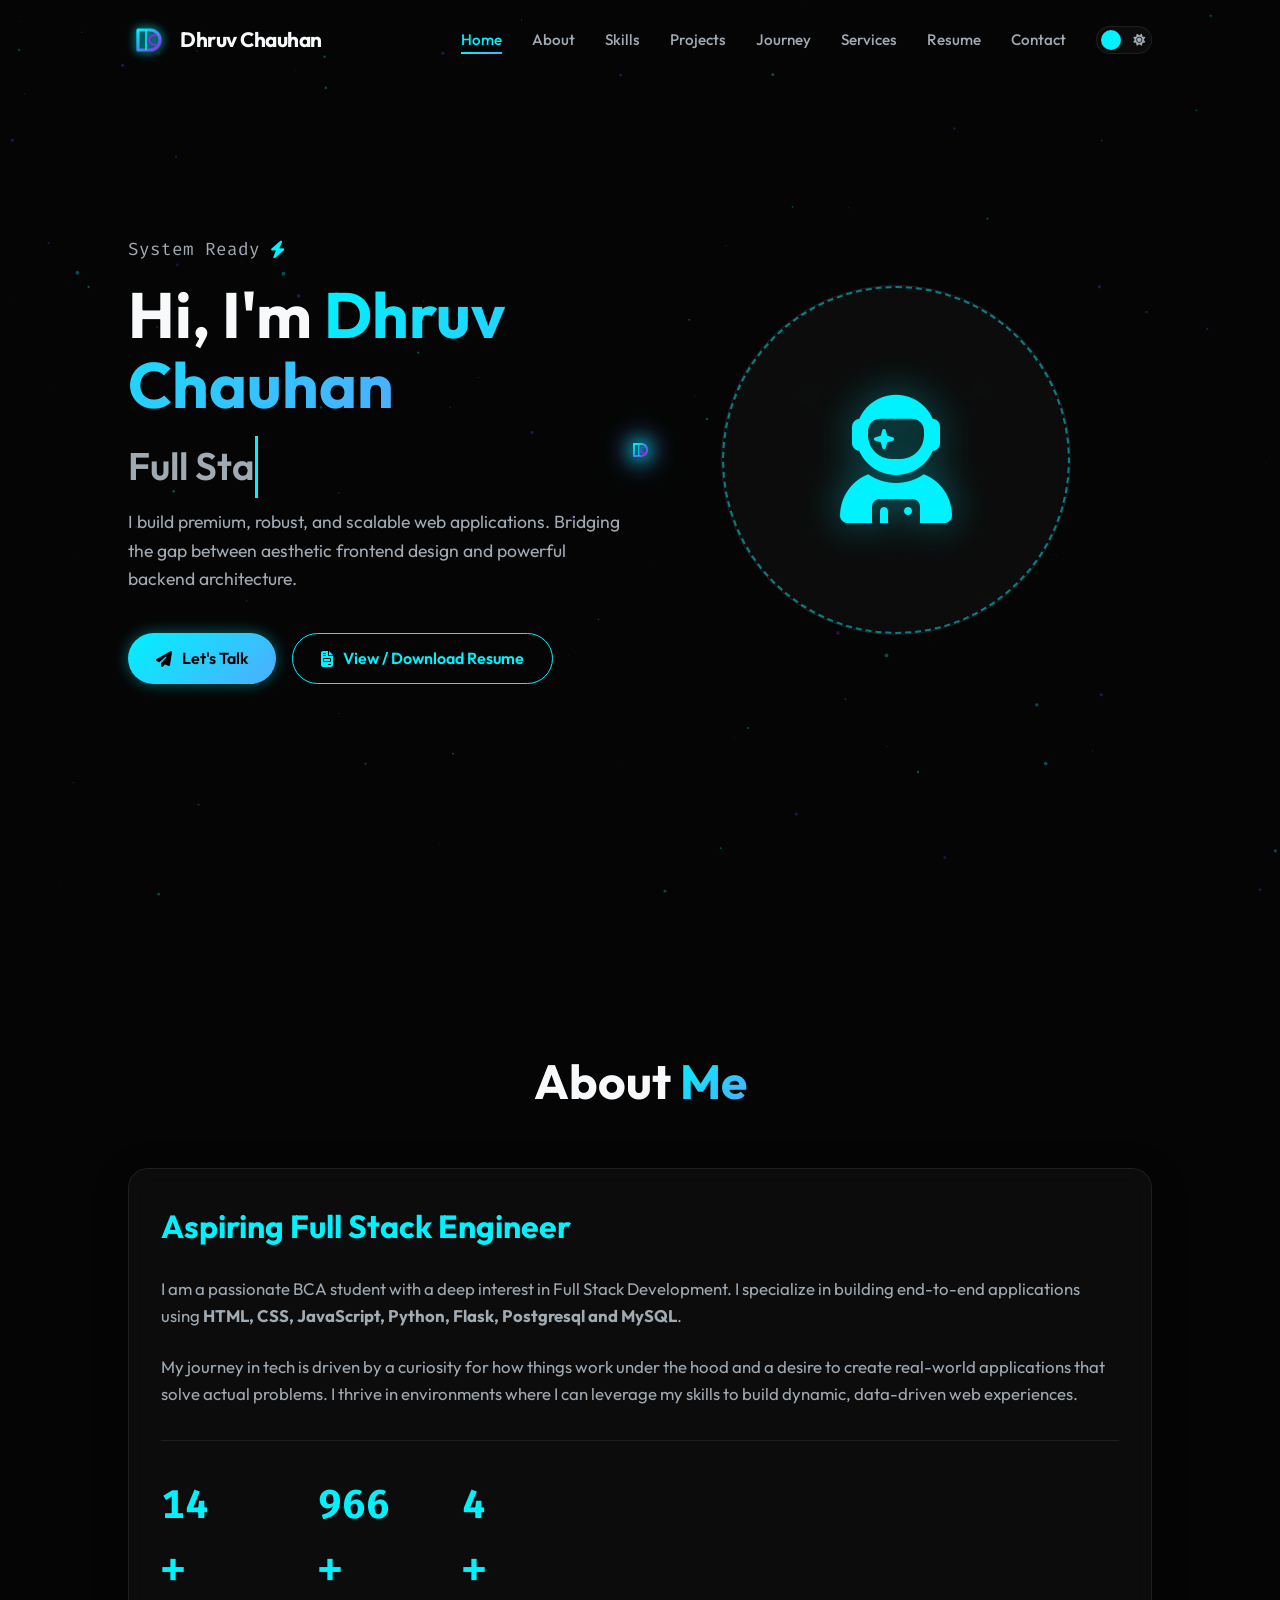
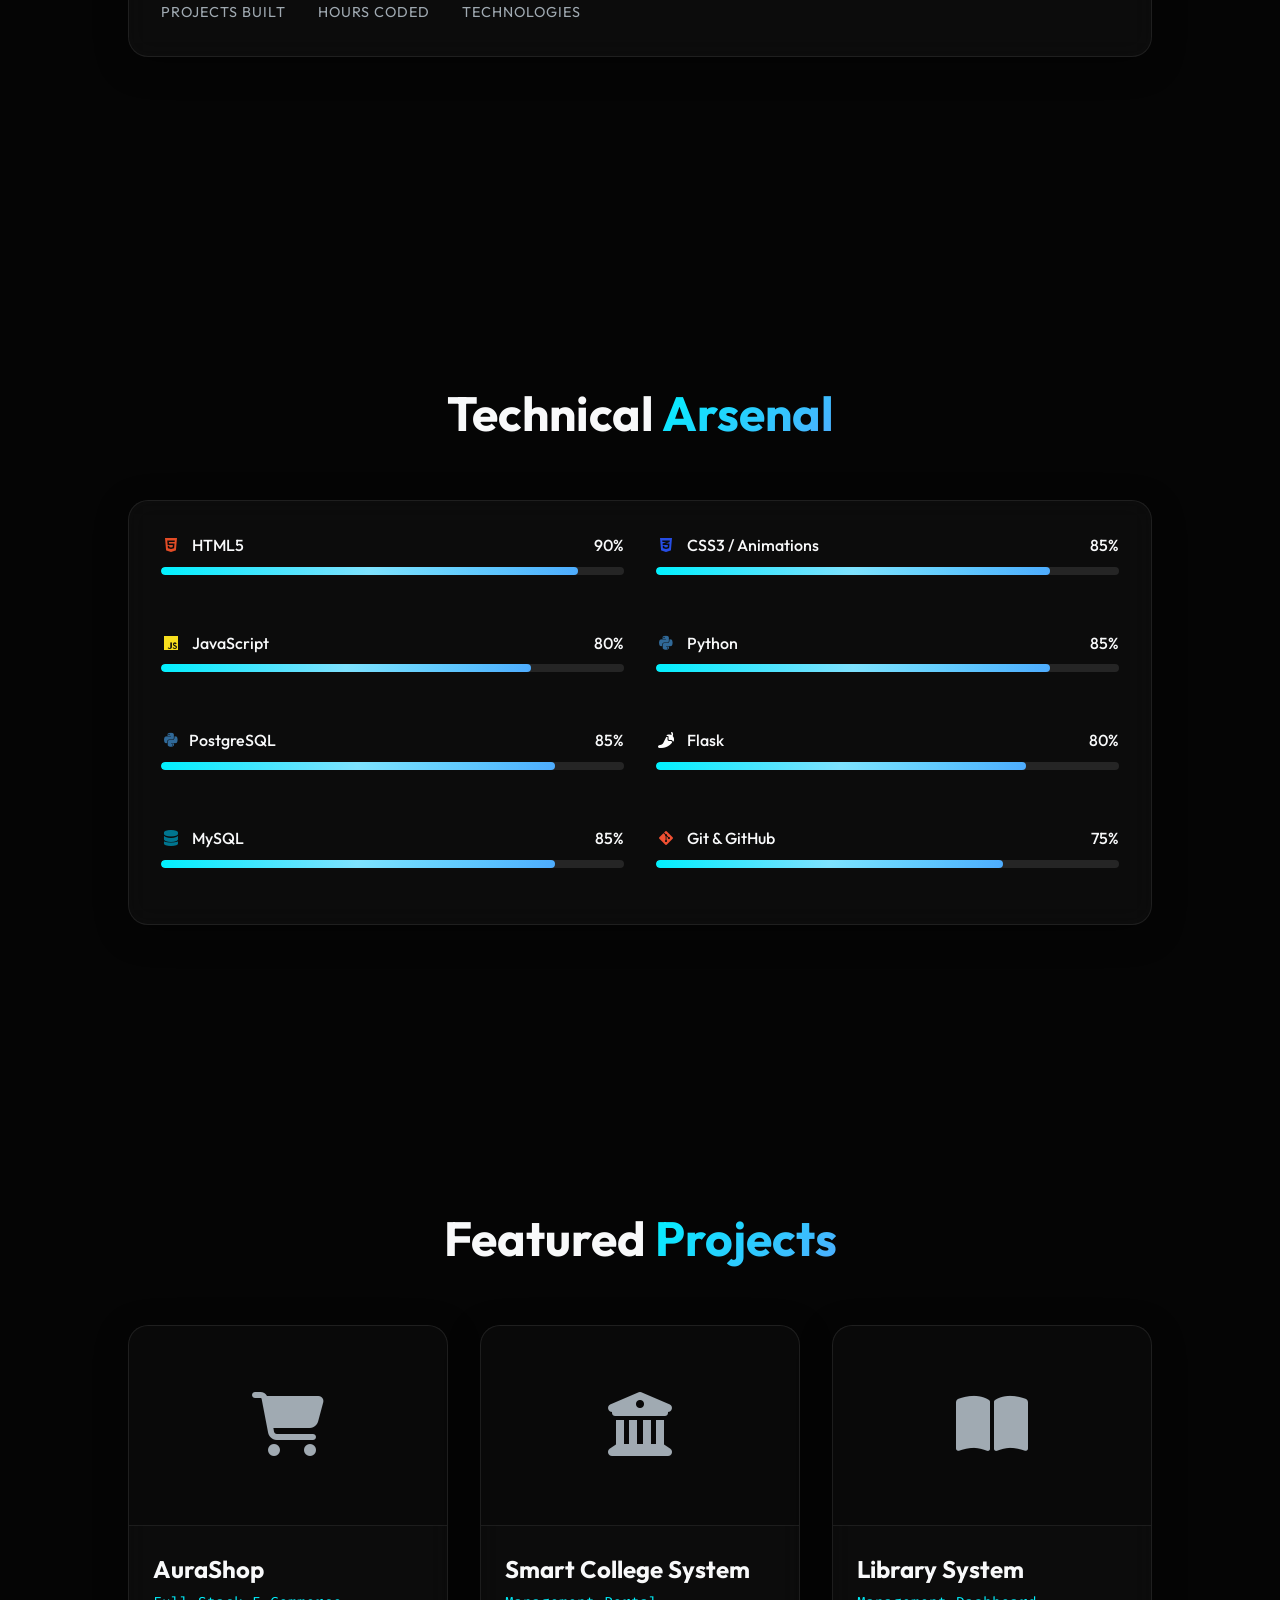
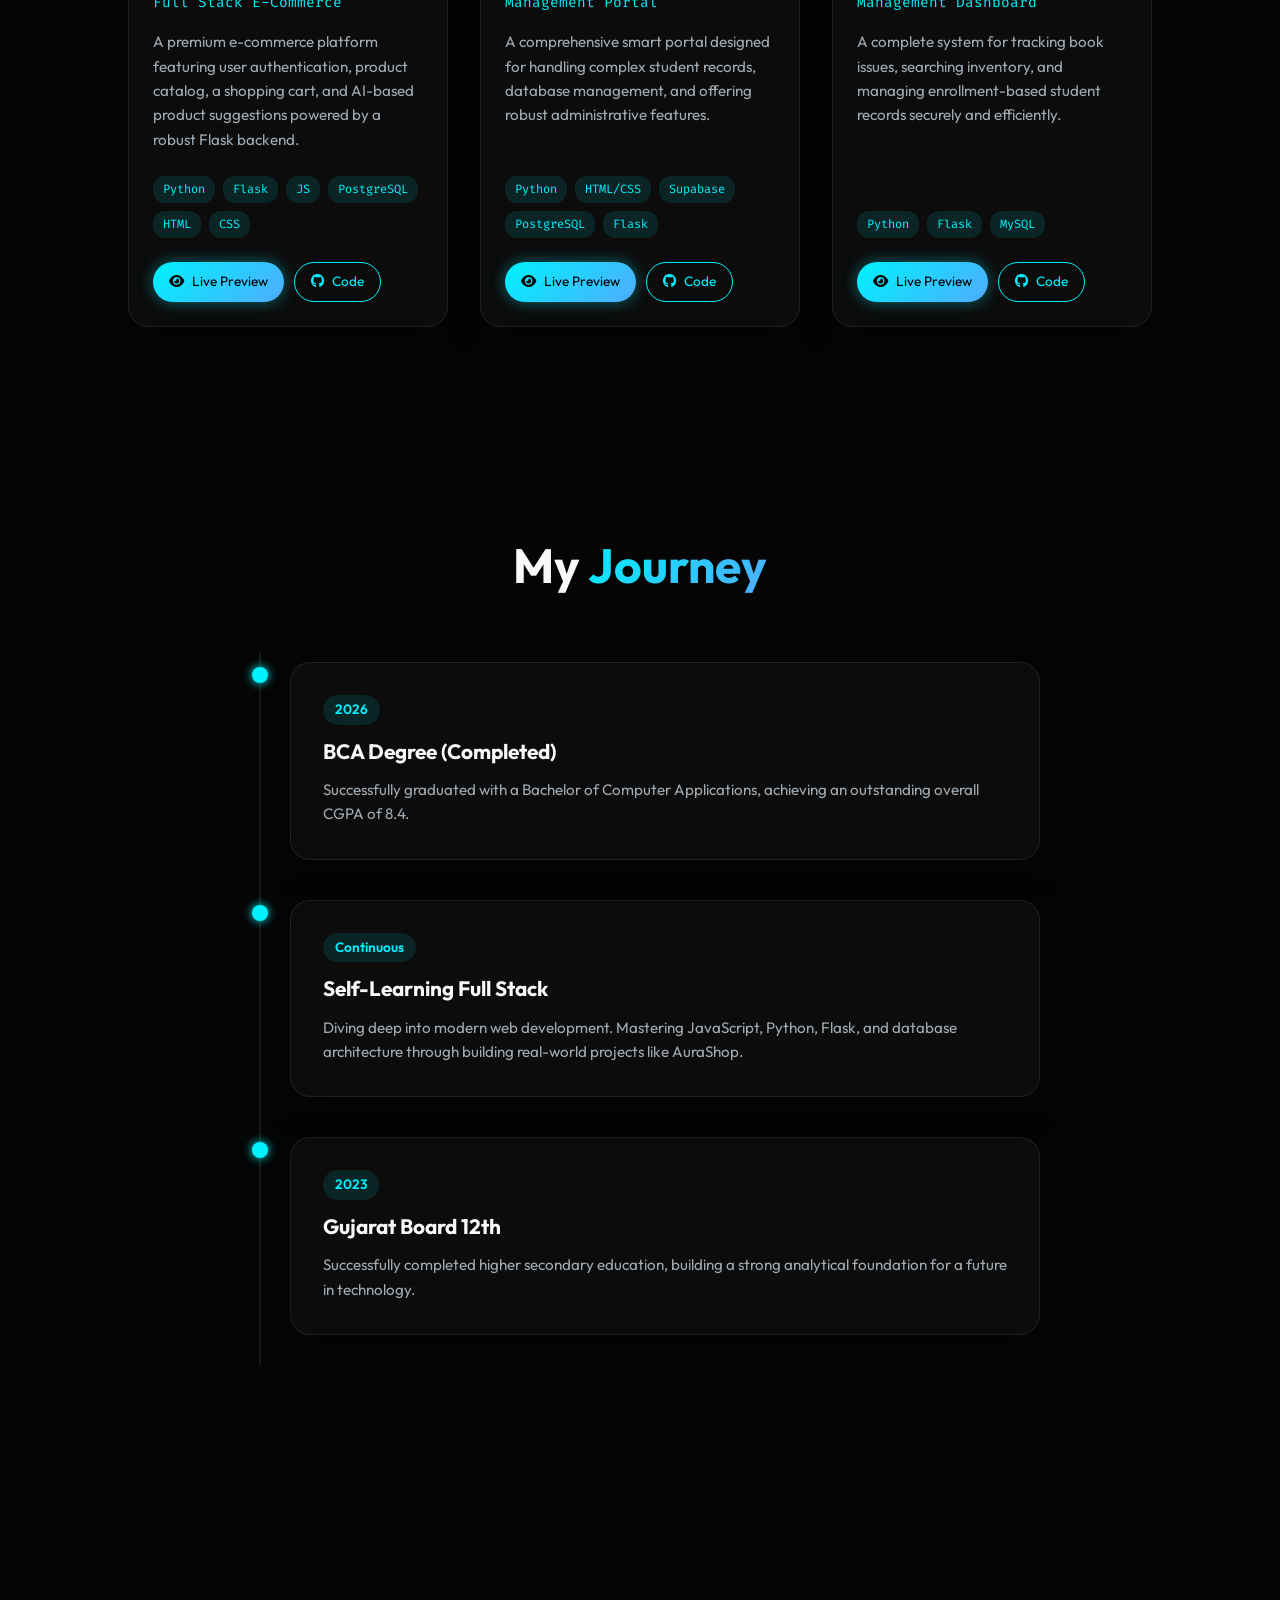
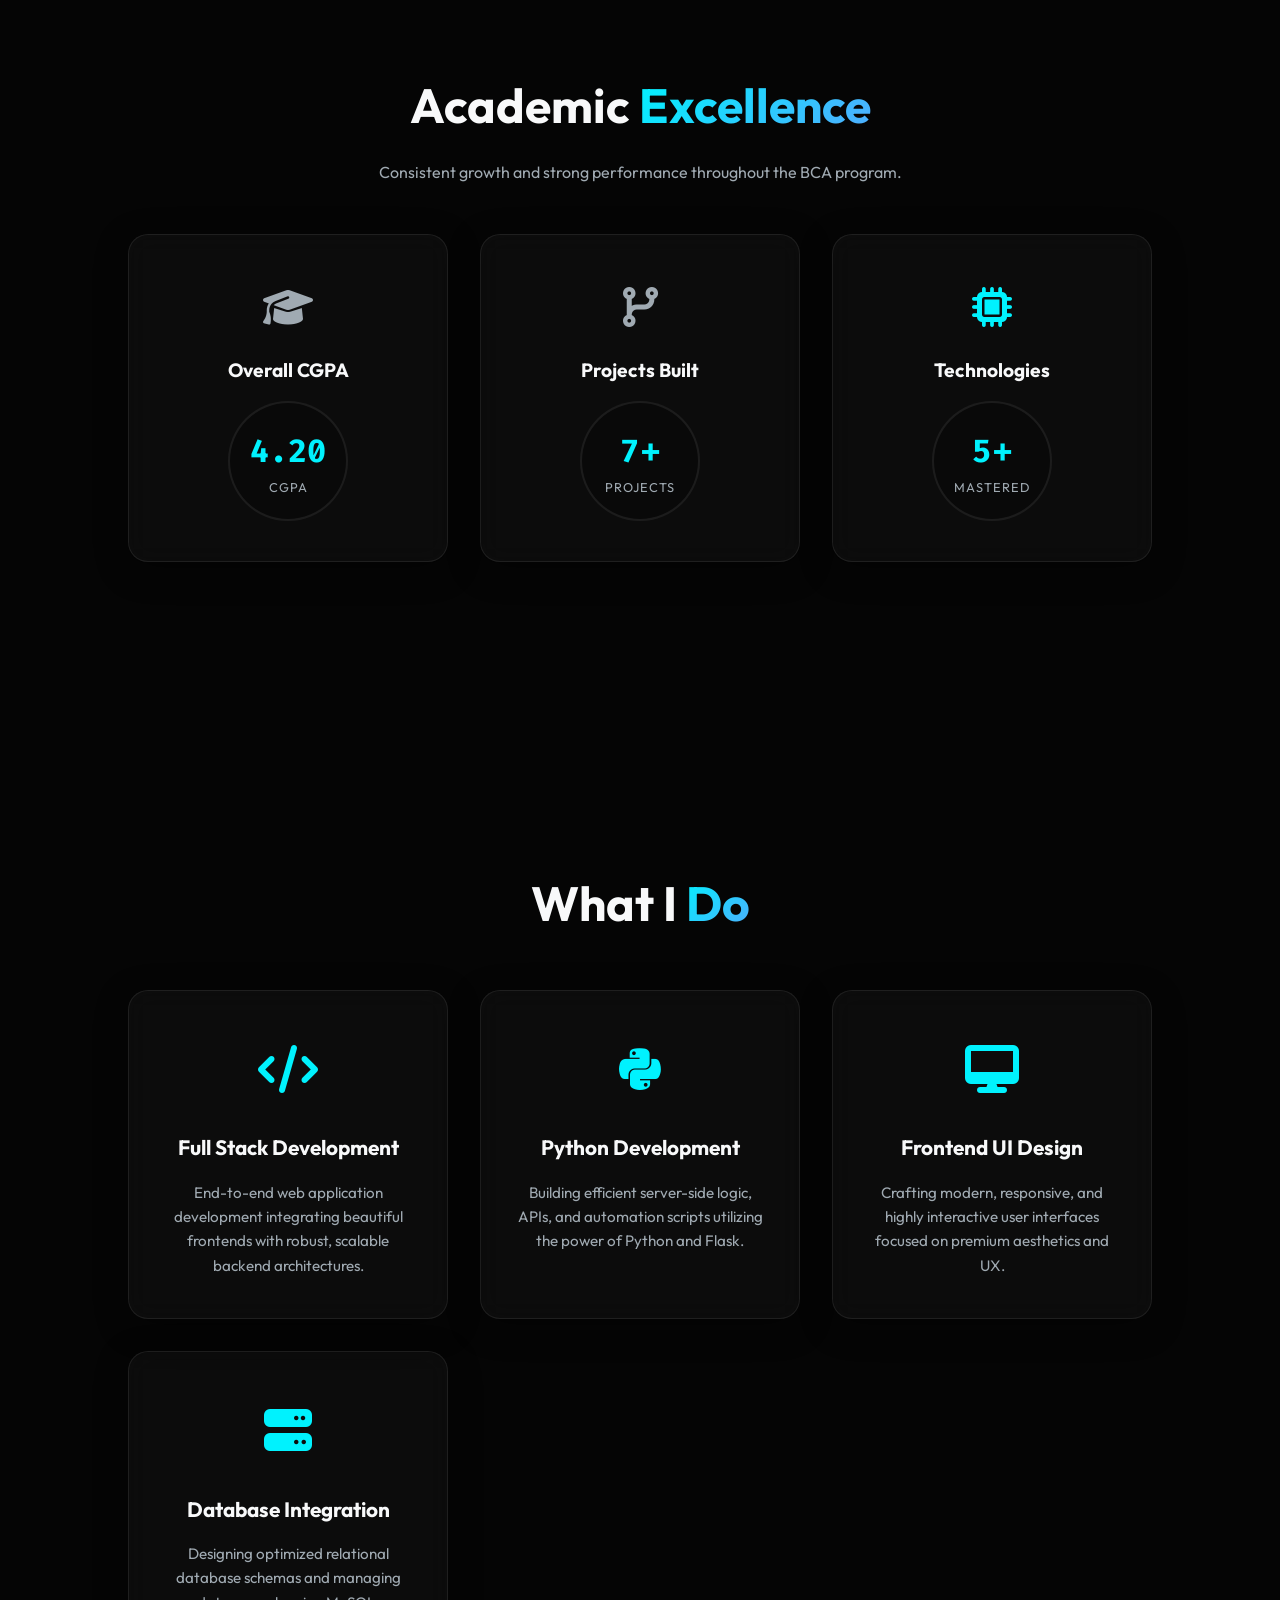
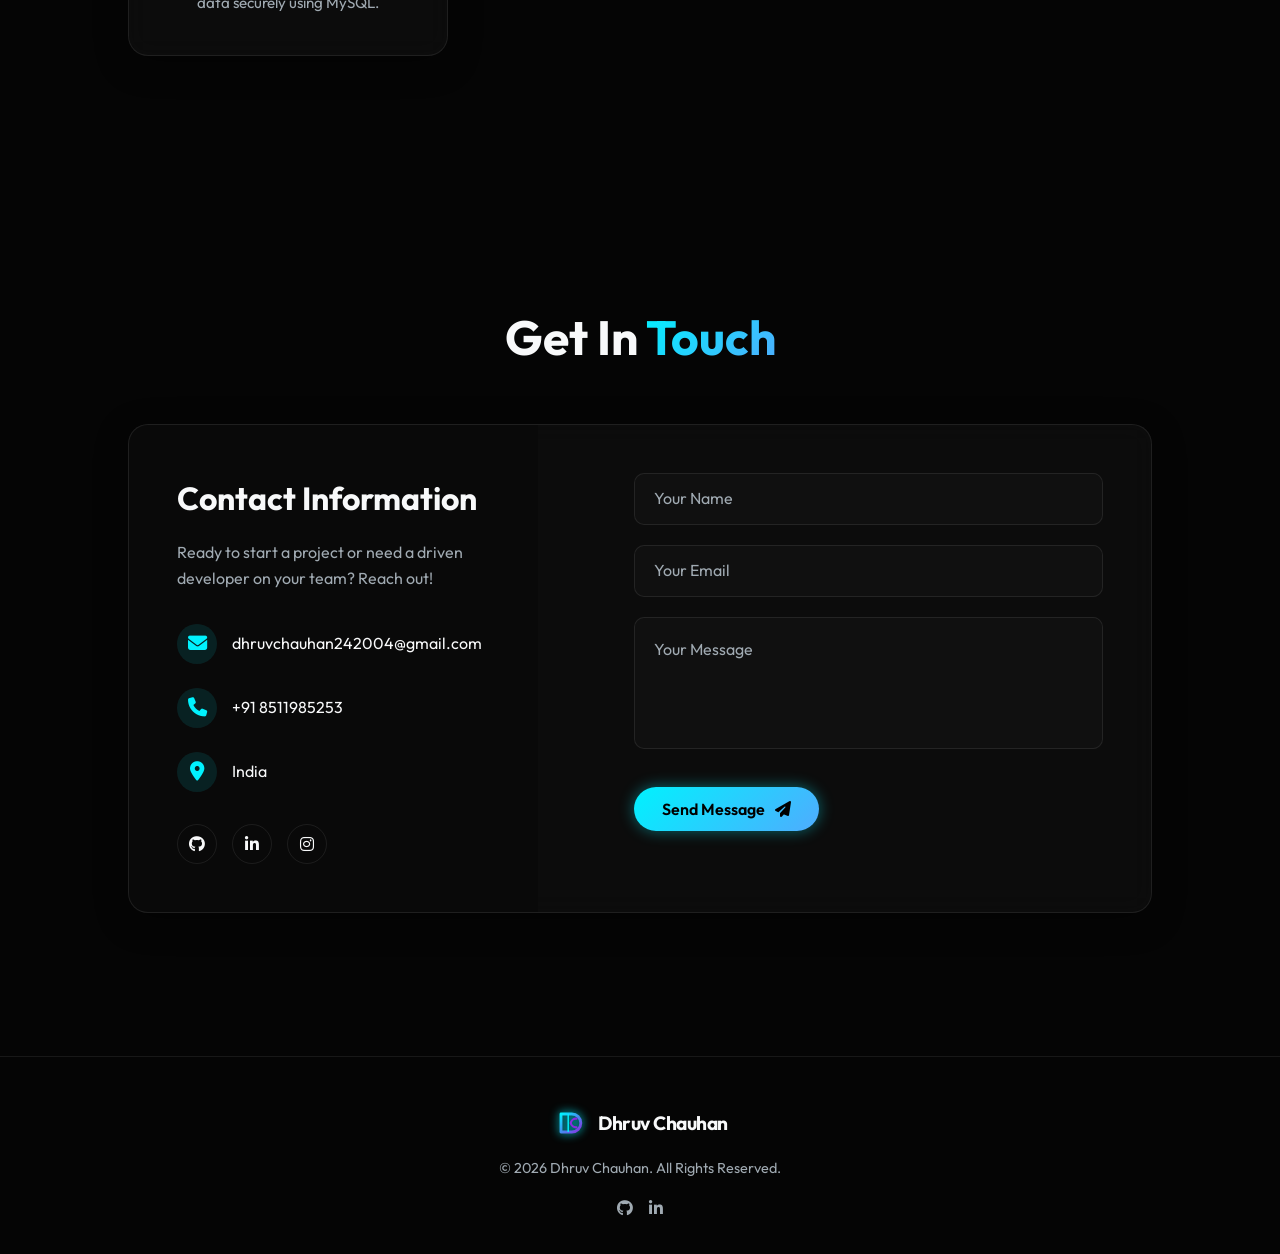
==== commit 7af91050: "Add link to resume page and update download button" ====
--- a/index.html
+++ b/index.html
@@ -82,6 +82,7 @@
                     <li><a href="#projects" class="nav-link">Projects</a></li>
                     <li><a href="#experience" class="nav-link">Journey</a></li>
                     <li><a href="#services" class="nav-link">Services</a></li>
+                    <li><a href="resume.html" target="_blank" class="nav-link">Resume</a></li>
                     <li><a href="#contact" class="nav-link">Contact</a></li>
                 </ul>
             </nav>
@@ -119,8 +120,7 @@
                 </p>
                 <div class="hero-btn-group">
                     <a href="#contact" class="btn primary-btn"><i class="fa-solid fa-paper-plane"></i> Let's Talk</a>
-                    <a href="ChauhanDhruv_CV.pdf" class="btn secondary-btn"><i class="fa-solid fa-download"></i>
-                        Download Resume</a>
+                    <a href="resume.html" target="_blank" class="btn secondary-btn"><i class="fa-solid fa-file-invoice"></i> View / Download Resume</a>
                 </div>
             </div>
             <div class="hero-image reveal fade-right">
@@ -517,4 +517,4 @@
     <script src="script.js"></script>
 </body>
 
-</html>+</html>
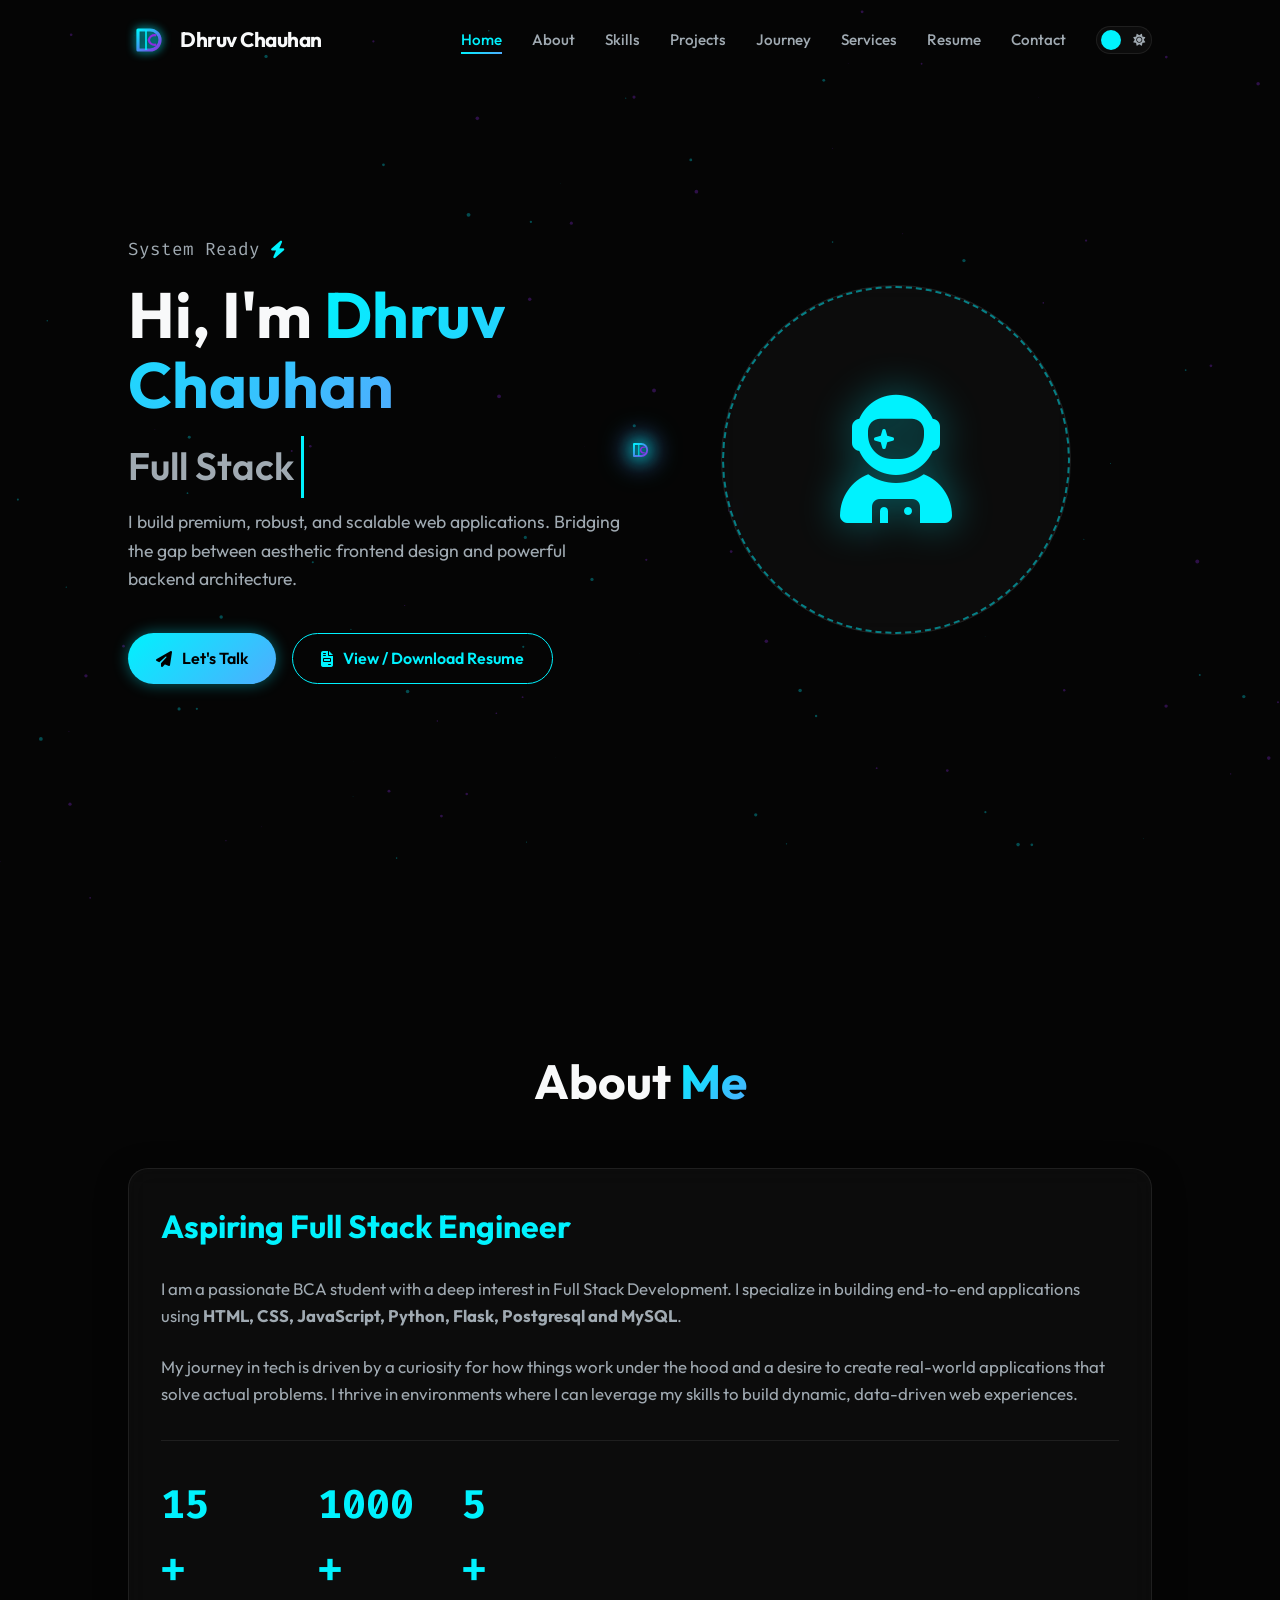
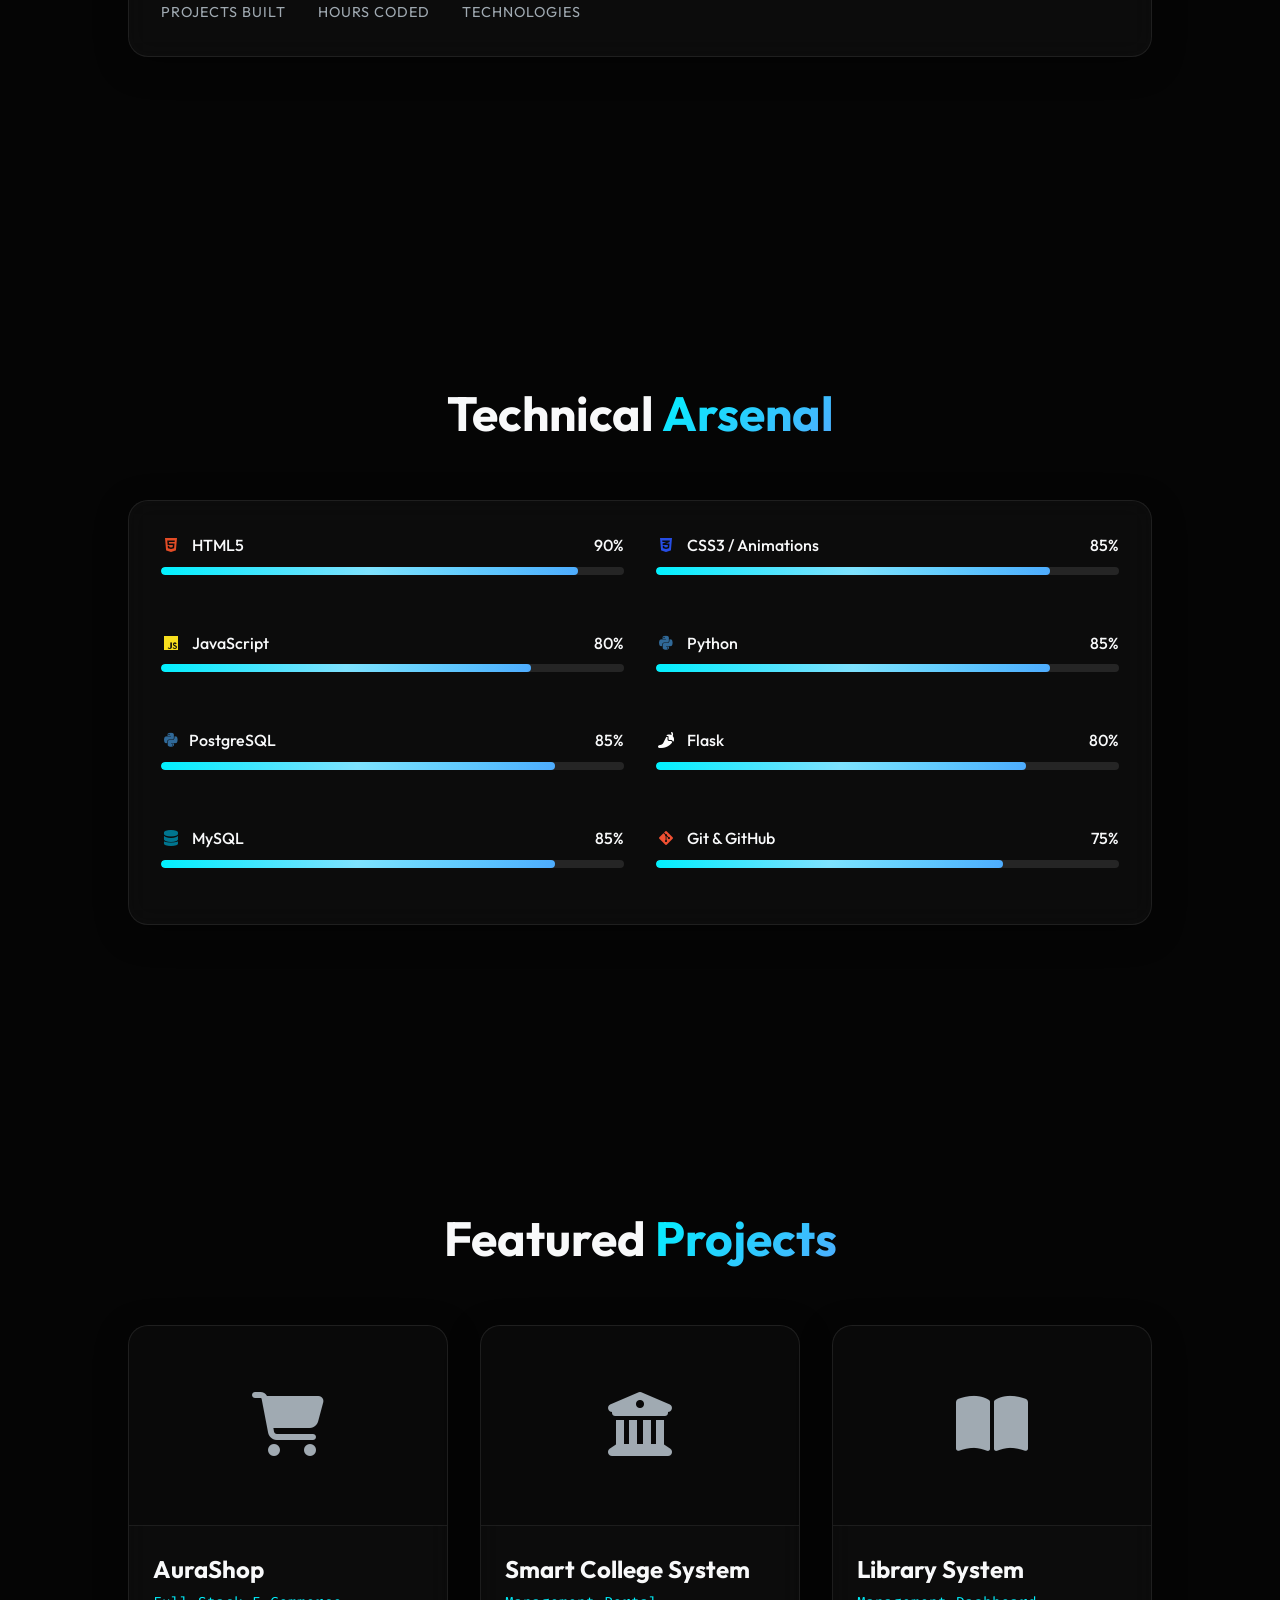
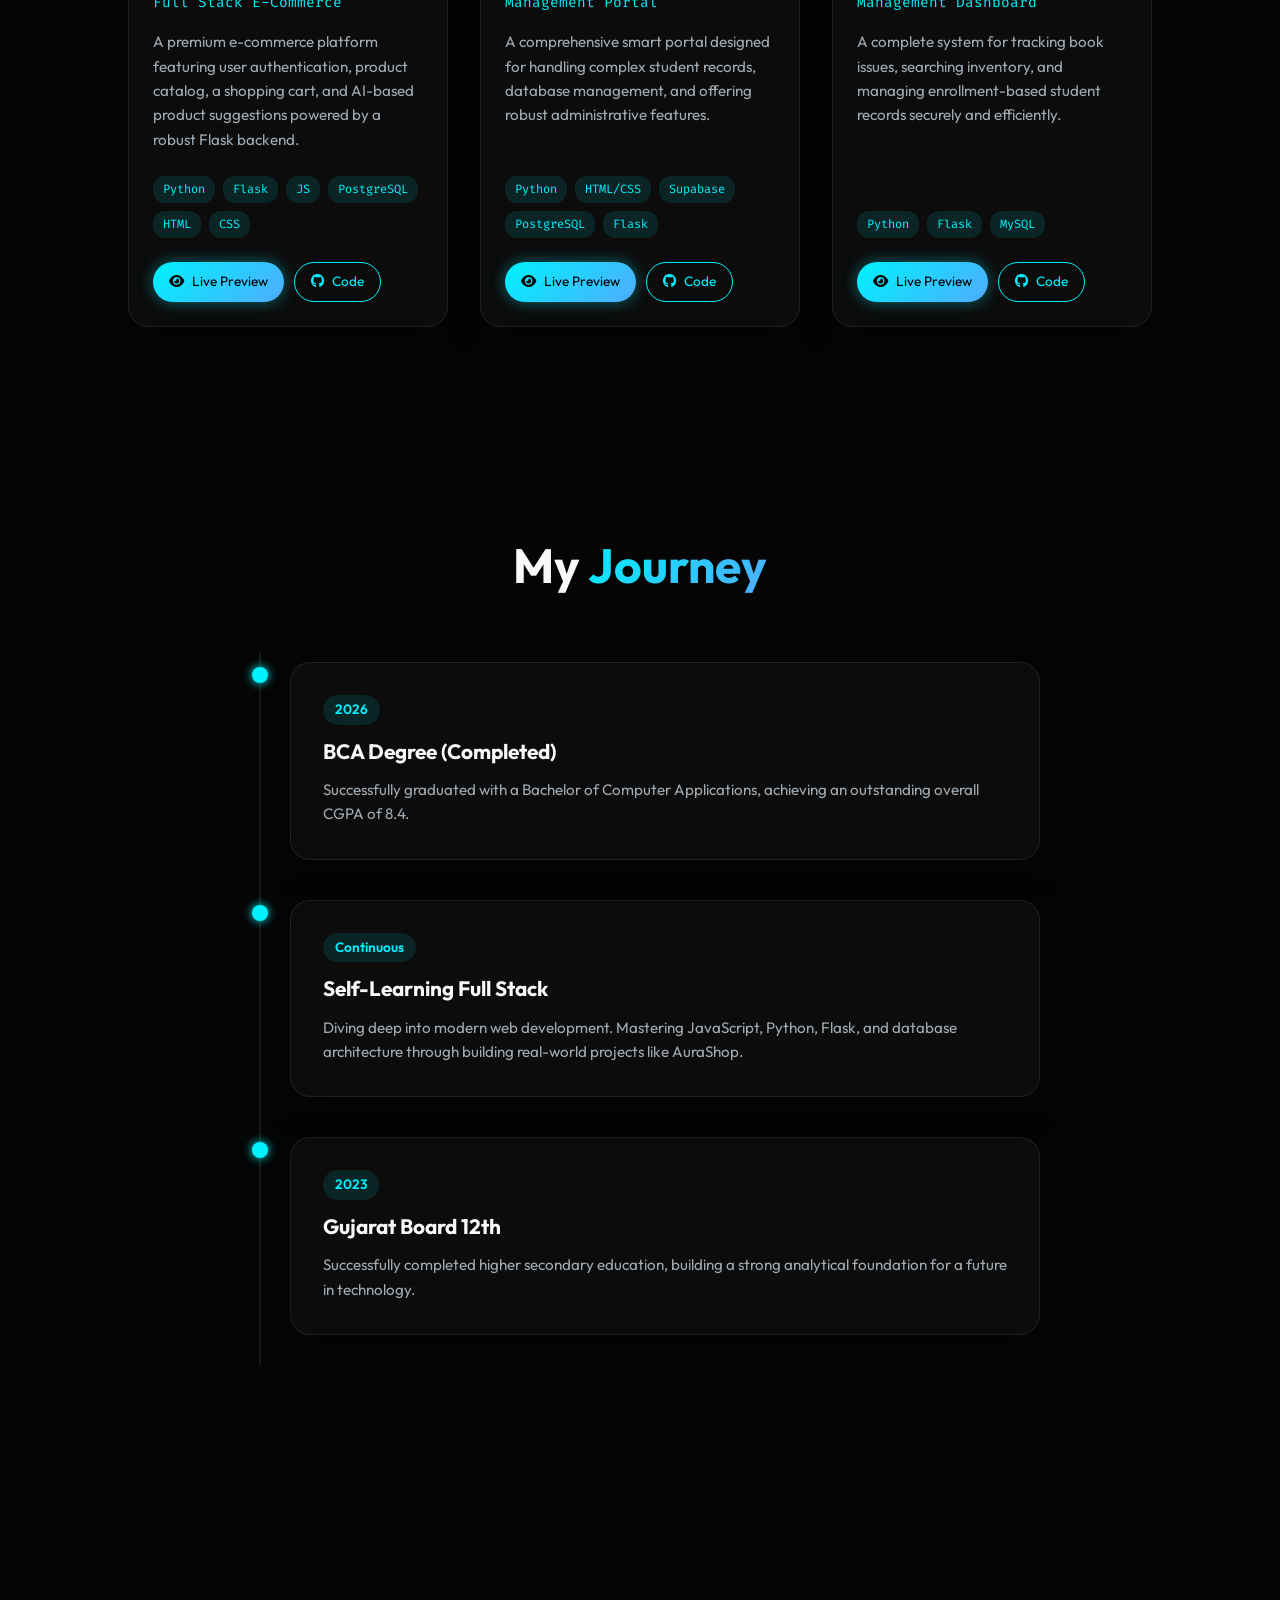
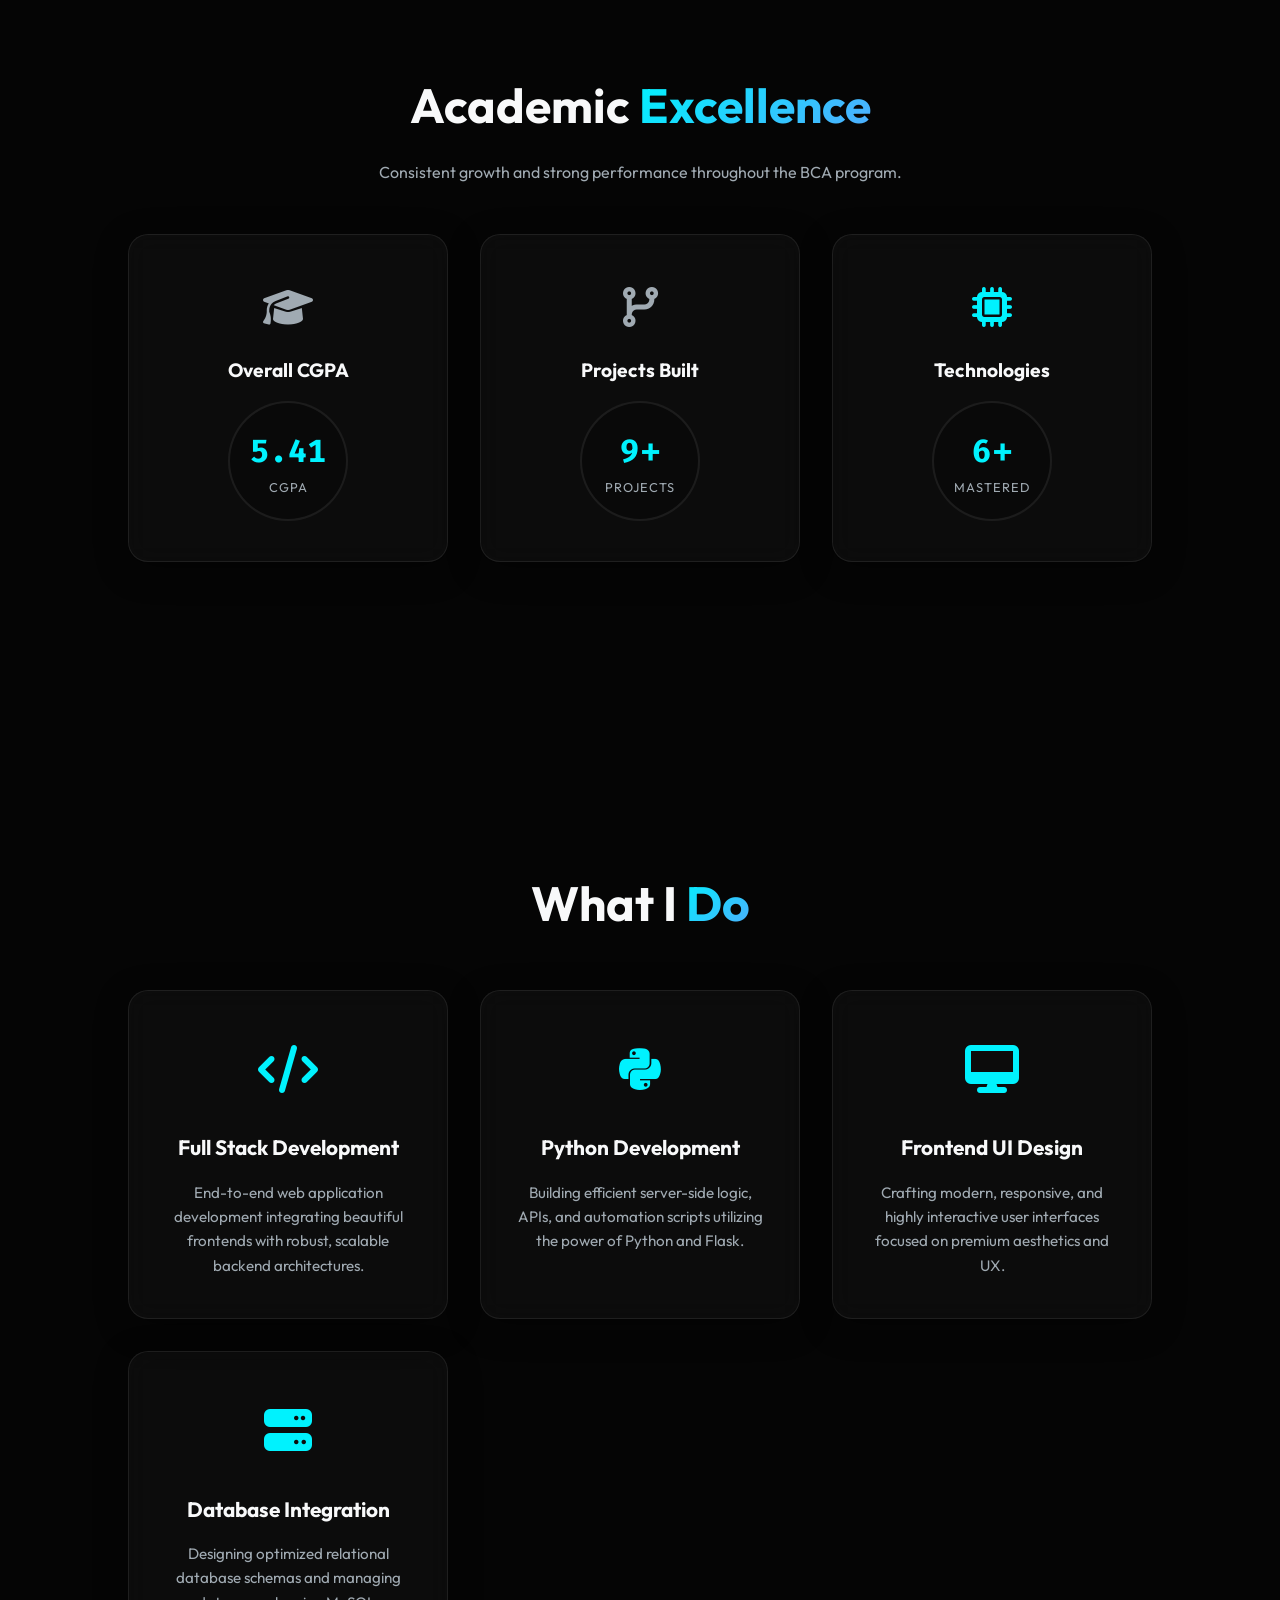
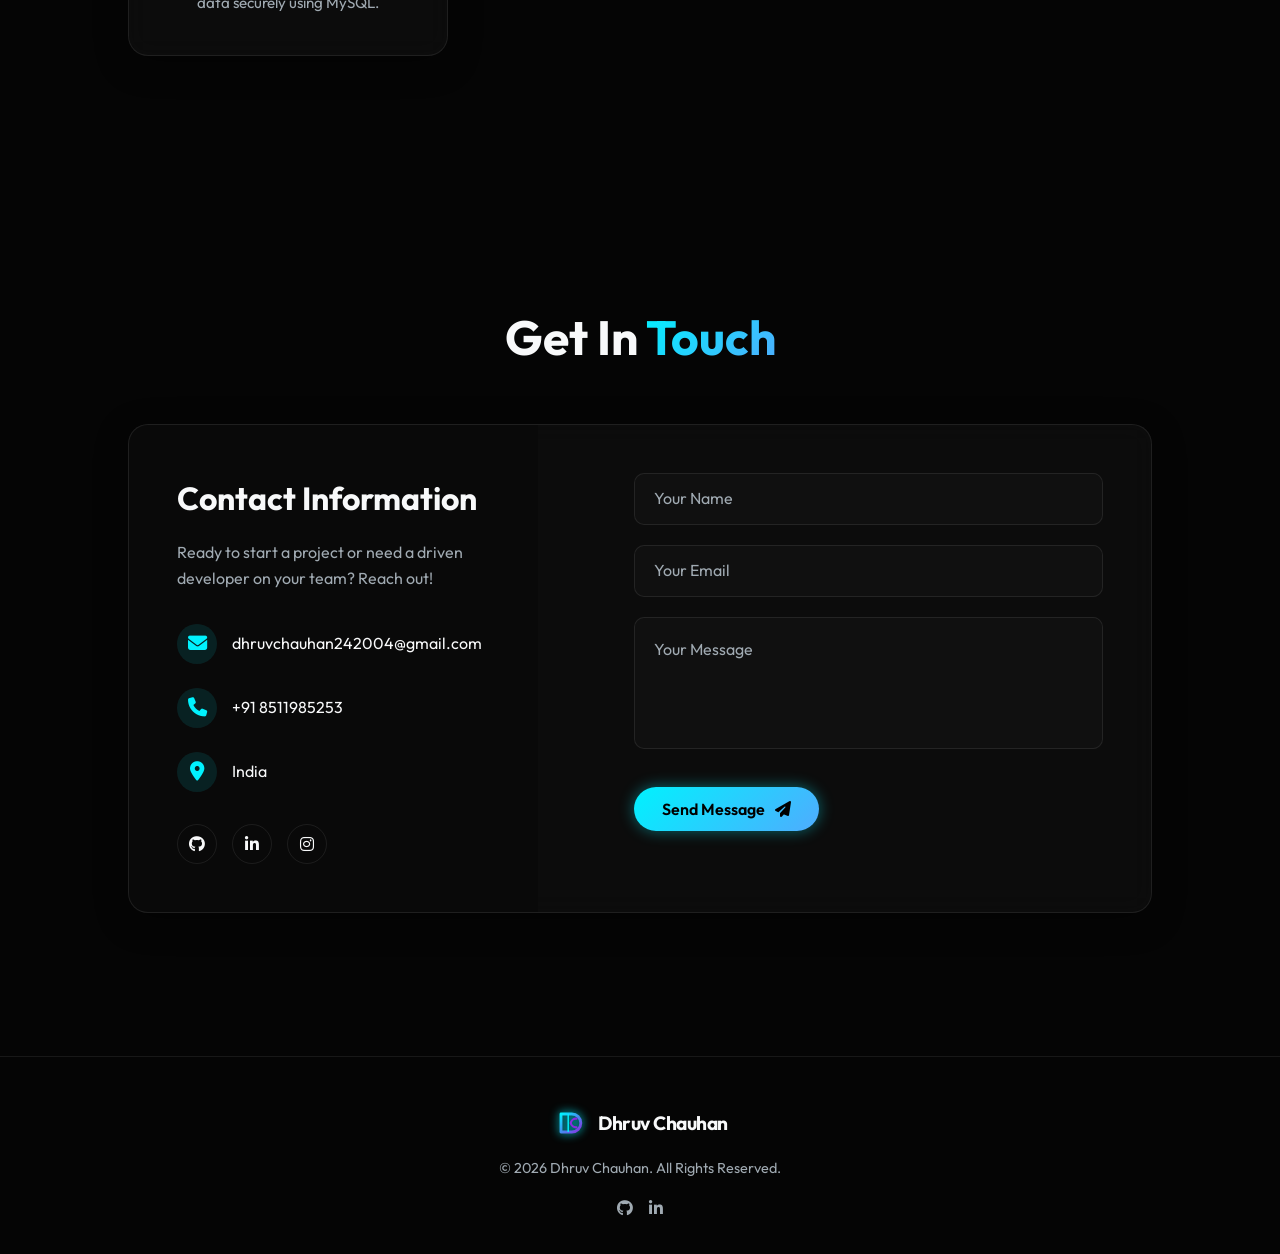
==== commit a2c6348e: "Update resume link to point to PDF file" ====
--- a/index.html
+++ b/index.html
@@ -120,7 +120,7 @@
                 </p>
                 <div class="hero-btn-group">
                     <a href="#contact" class="btn primary-btn"><i class="fa-solid fa-paper-plane"></i> Let's Talk</a>
-                    <a href="resume.html" target="_blank" class="btn secondary-btn"><i class="fa-solid fa-file-invoice"></i> View / Download Resume</a>
+                    <a href="ChauhanDhruv_Resume.pdf" target="_blank" class="btn secondary-btn"><i class="fa-solid fa-file-invoice"></i> View / Download Resume</a>
                 </div>
             </div>
             <div class="hero-image reveal fade-right">
--- a/style.css
+++ b/style.css
@@ -228,8 +228,13 @@
 .loader-text {
     font-family: var(--font-code);
     color: var(--cyan);
+    font-size: clamp(0.85rem, 3.5vw, 1.1rem);
     letter-spacing: 2px;
     animation: pulse 1.5s infinite;
+    text-align: center;
+    padding: 0 20px;
+    max-width: 90%;
+    line-height: 1.5;
 }
 
 @keyframes spin { 0% { transform: rotate(0deg); } 100% { transform: rotate(360deg); } }
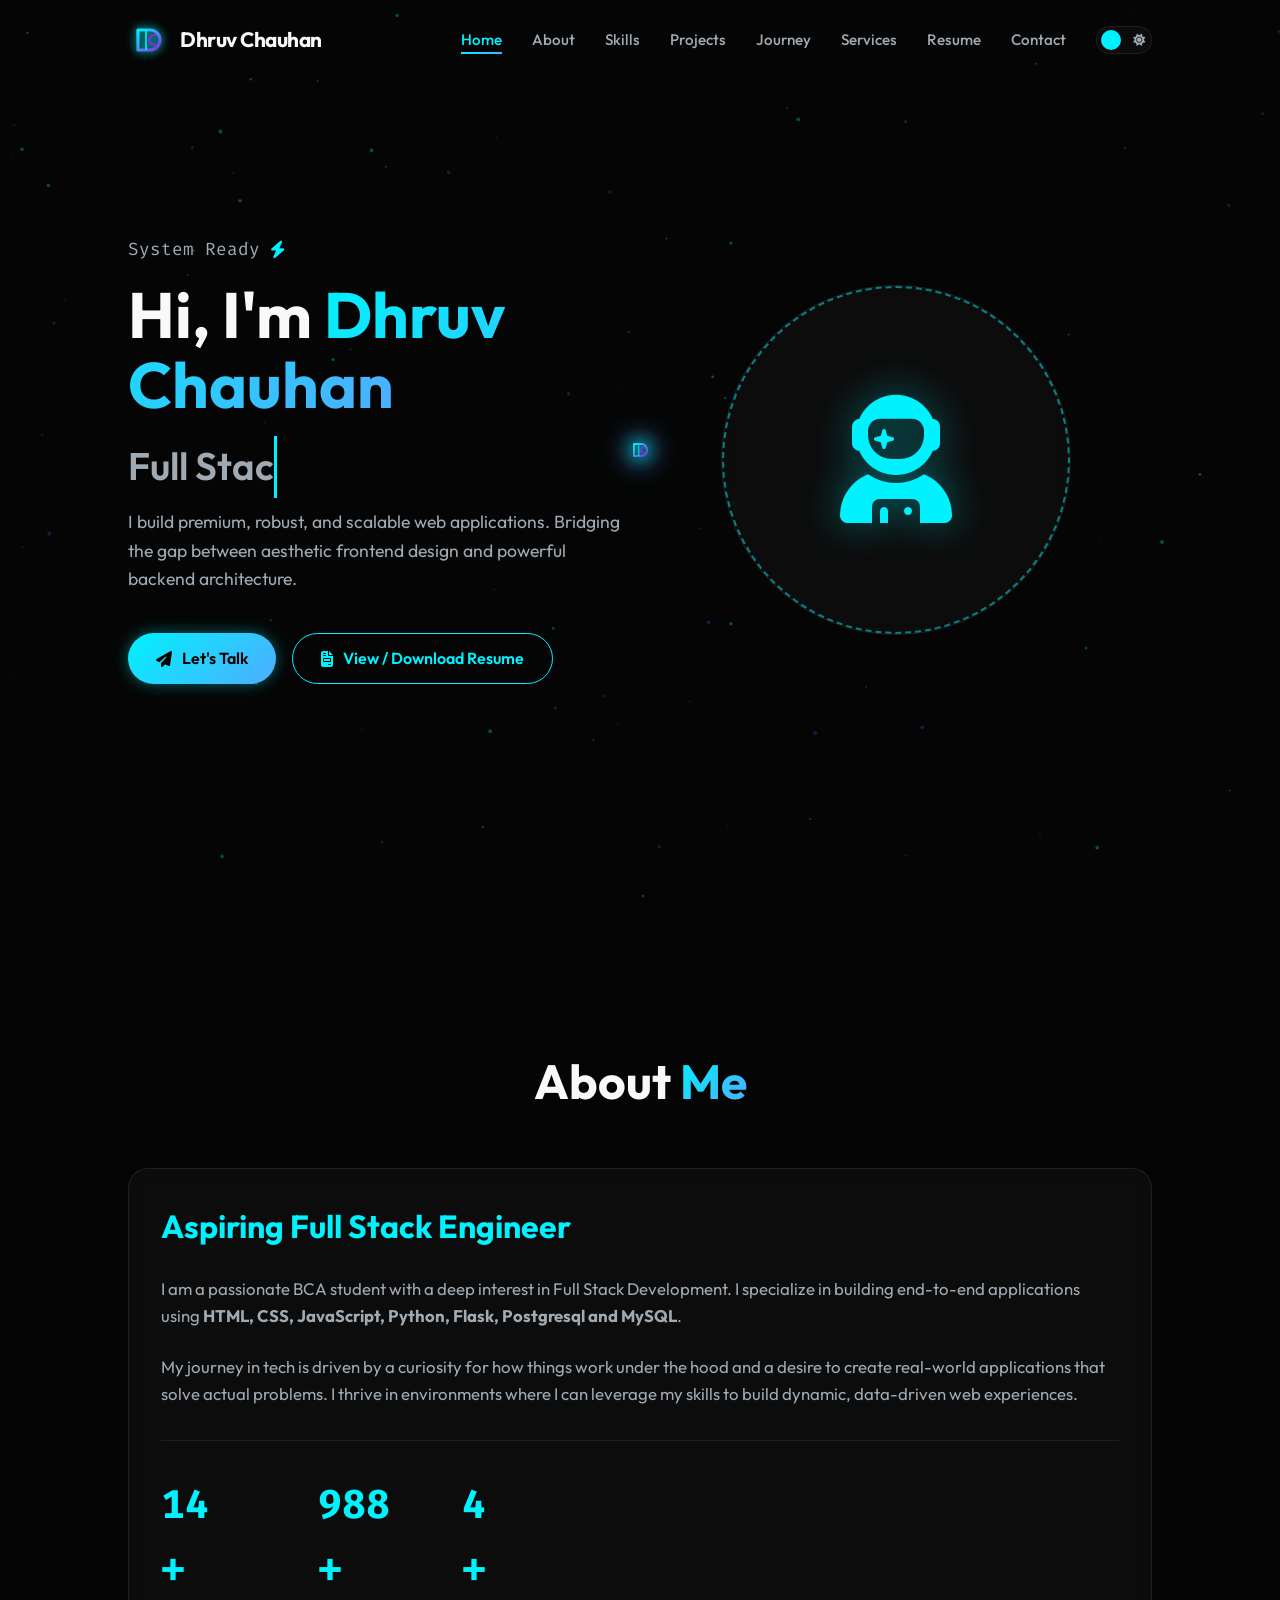
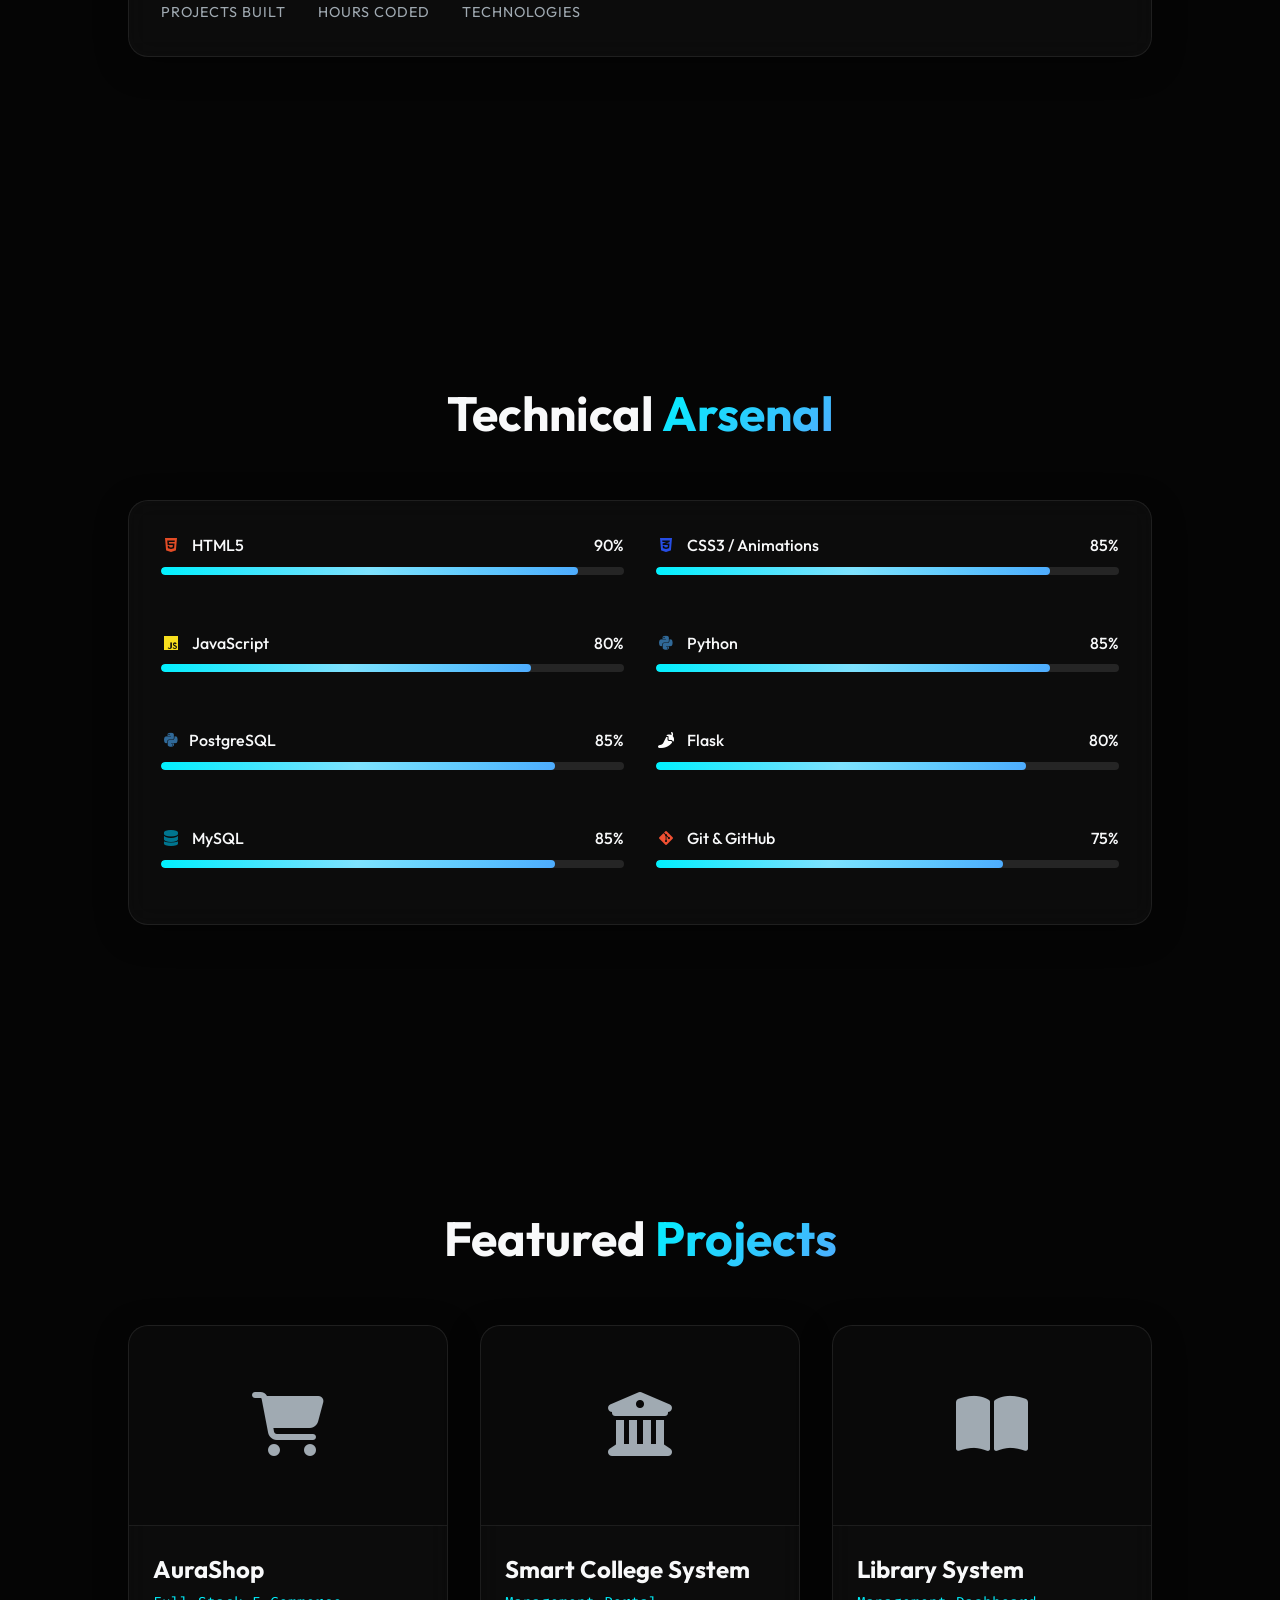
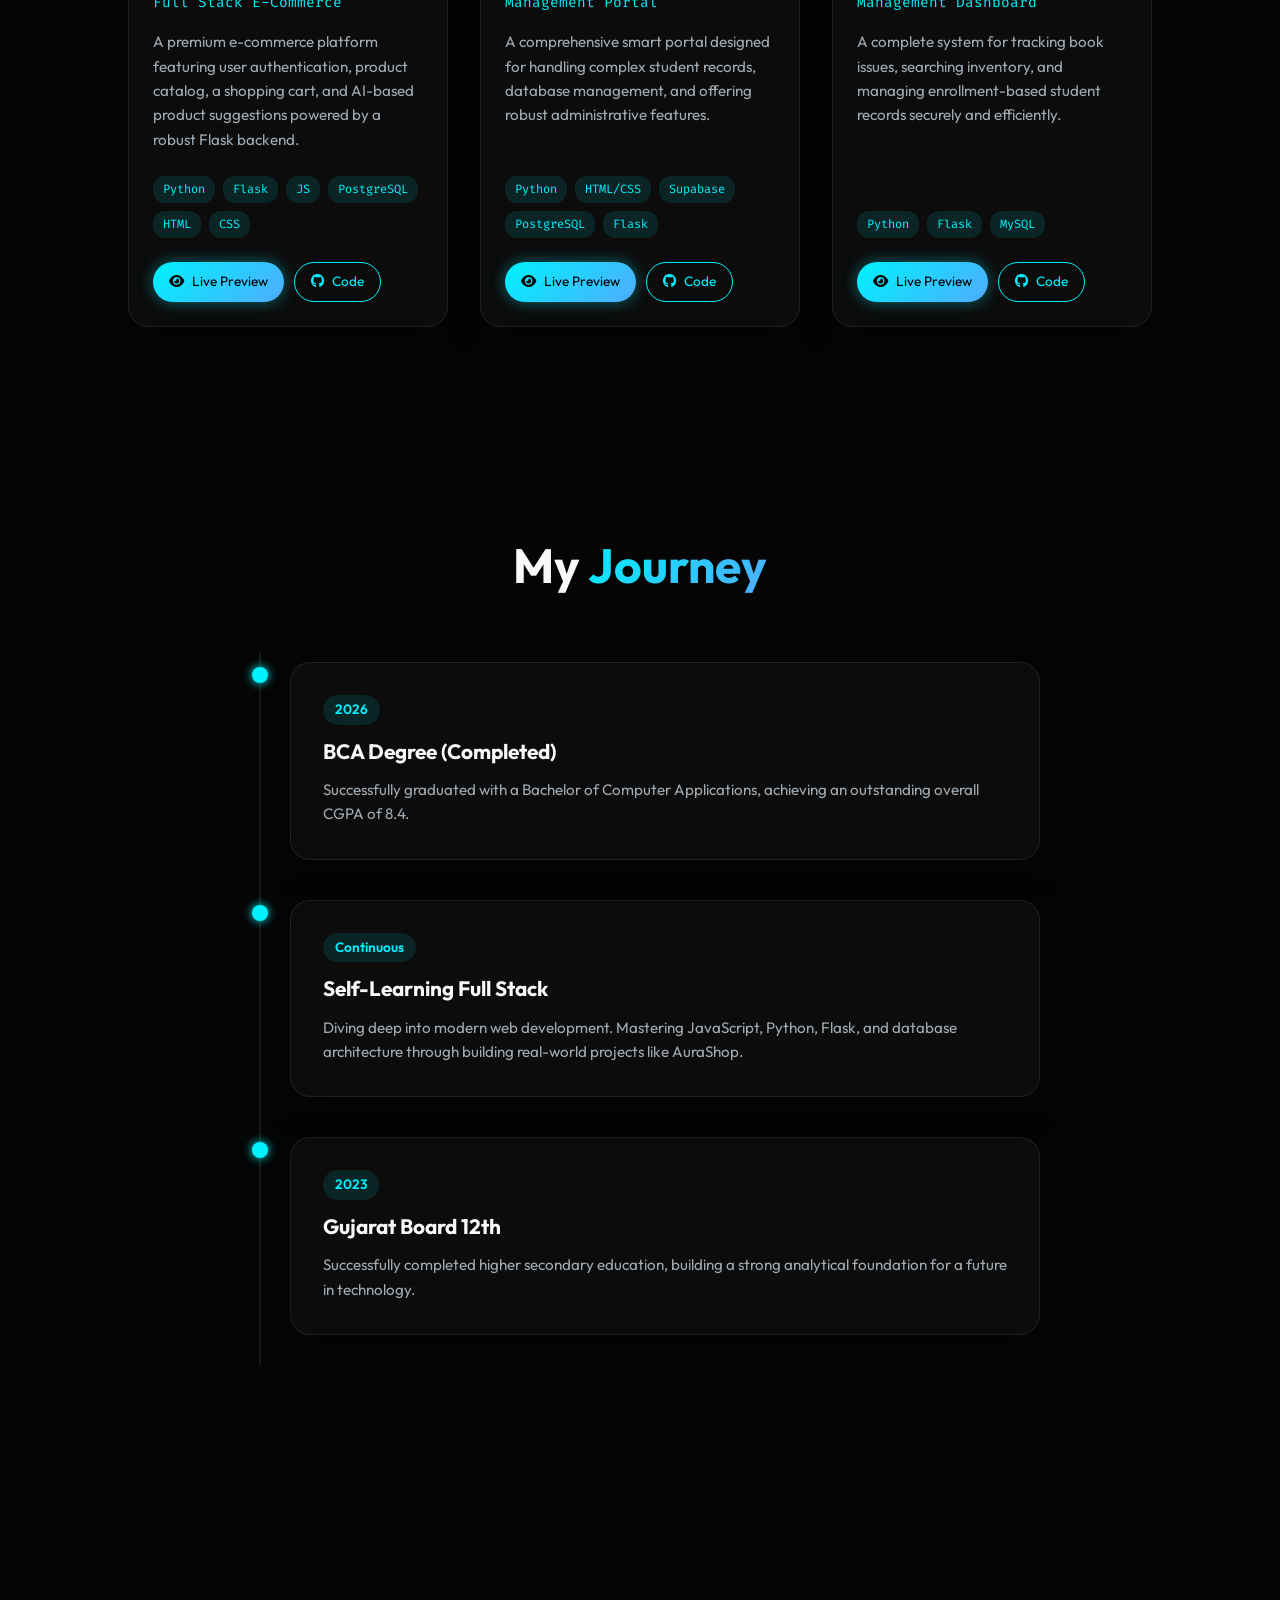
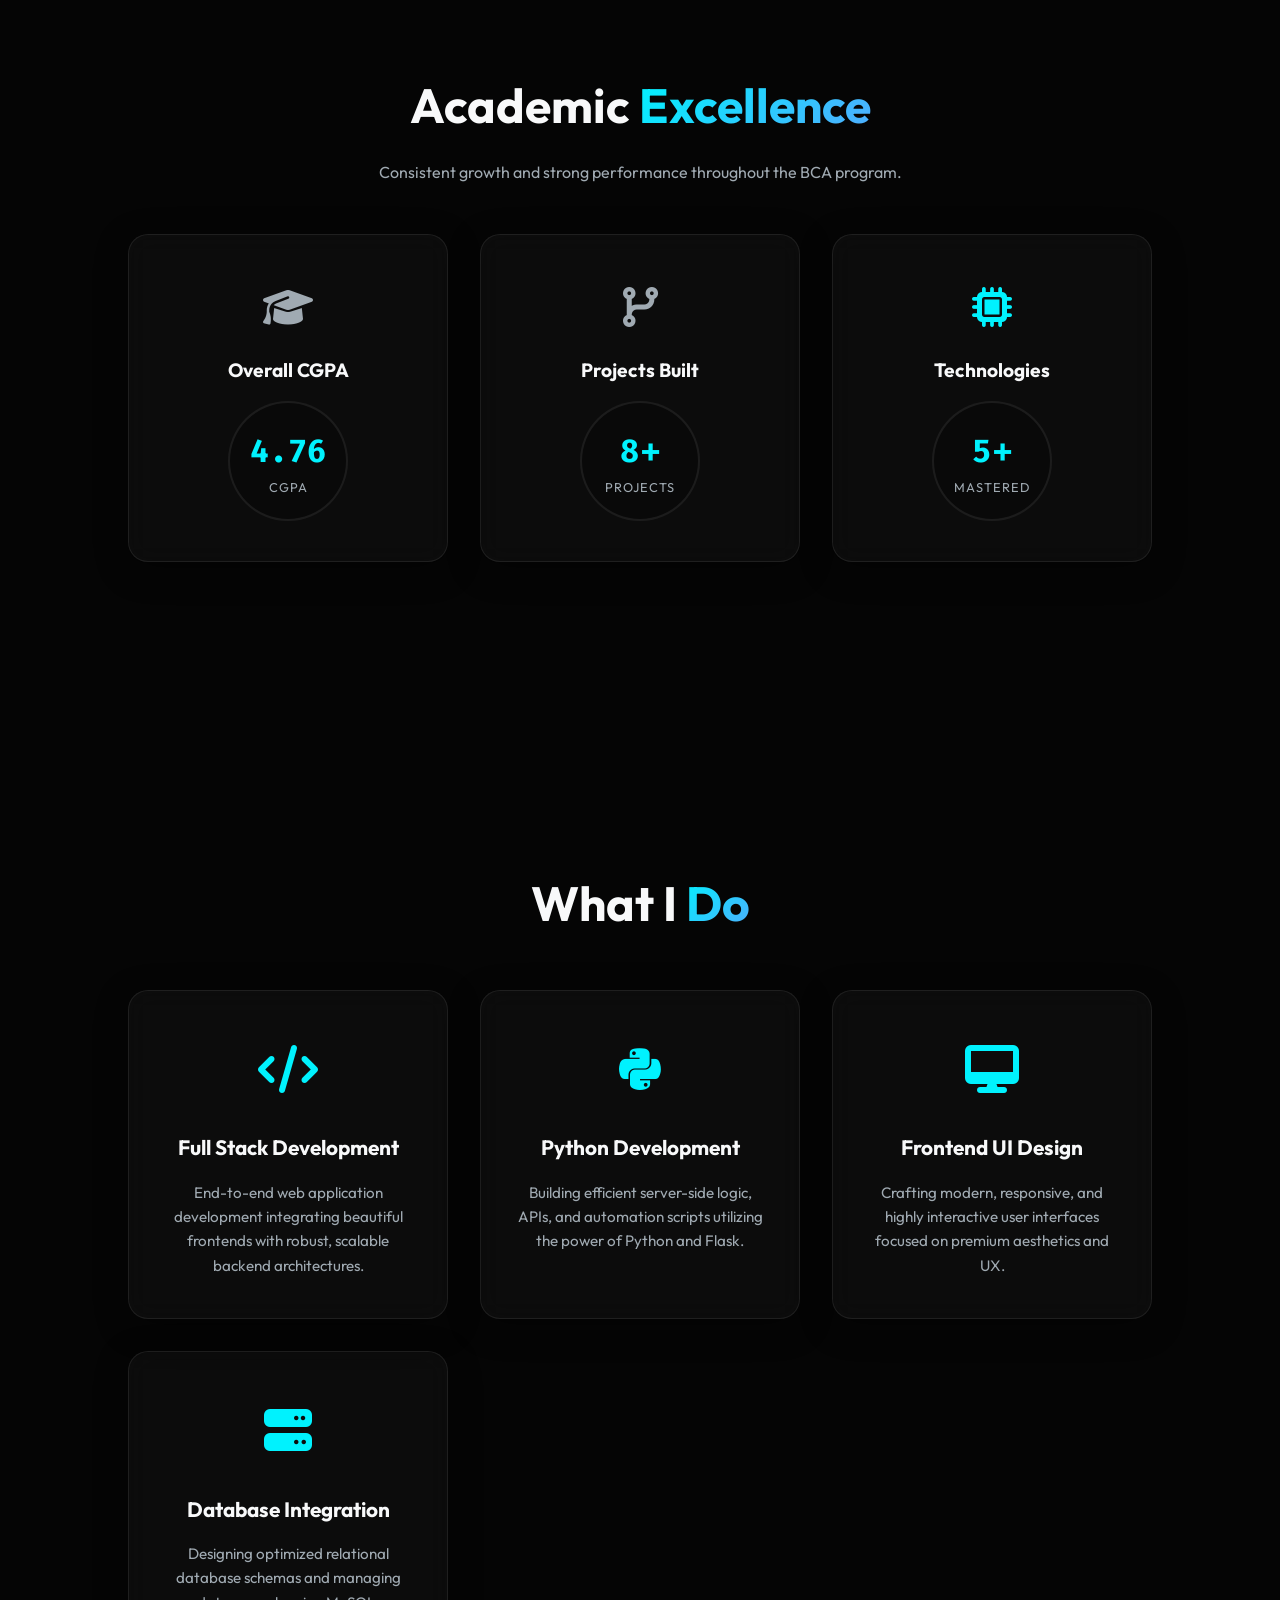
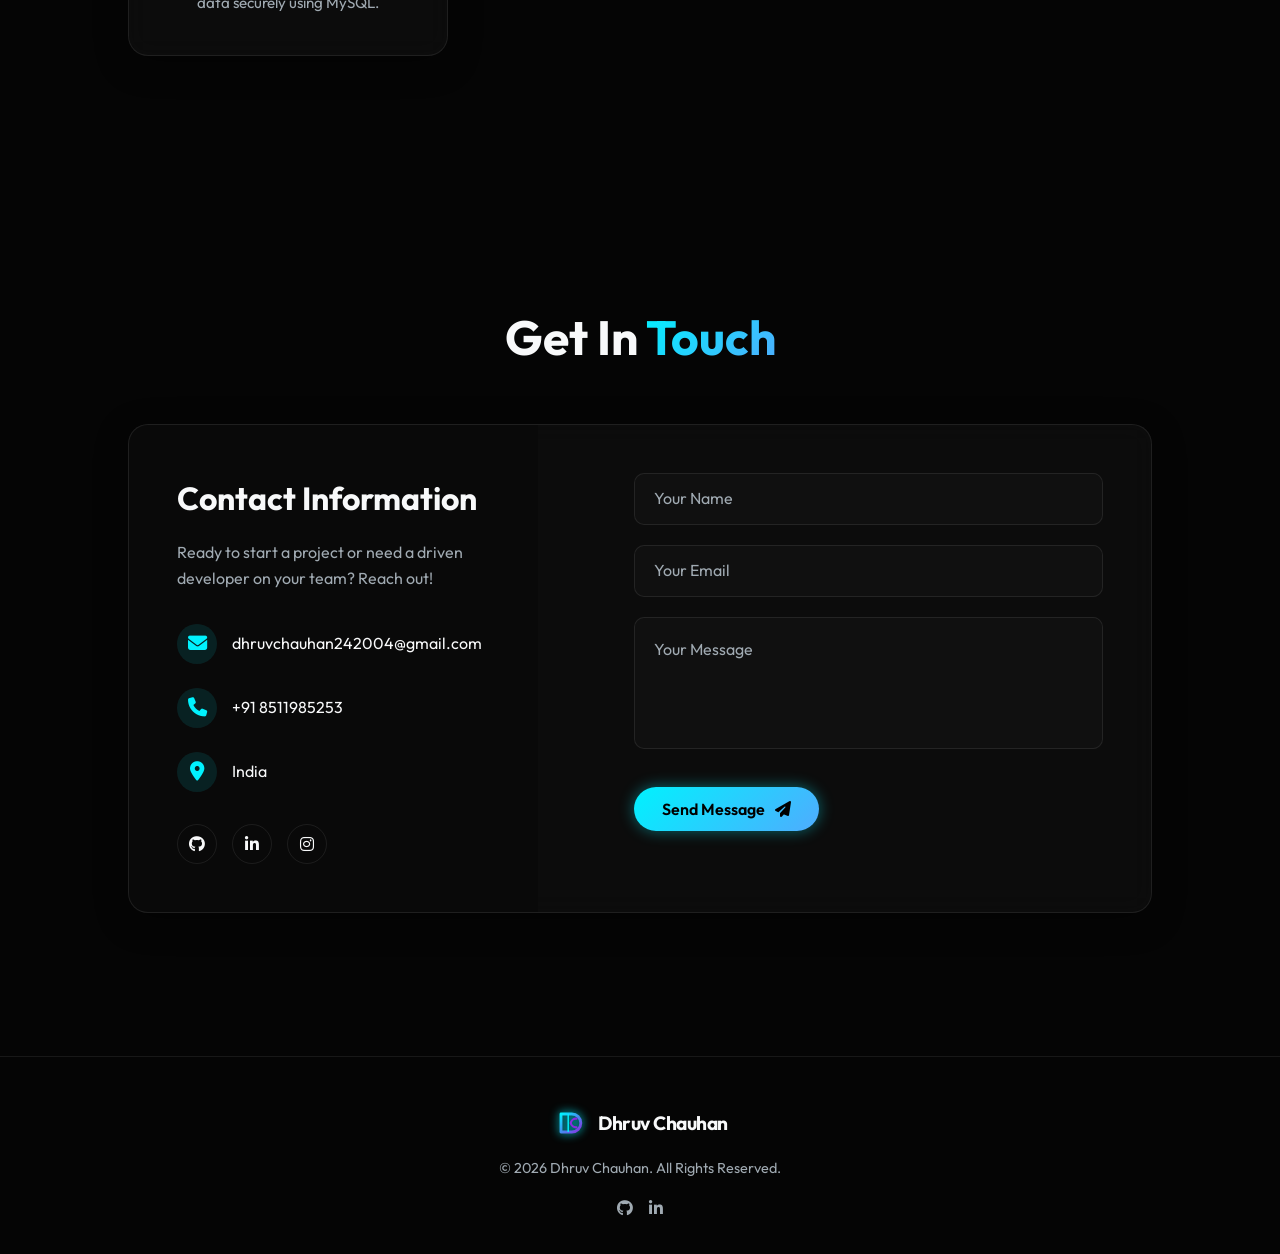
==== commit deda39c2: "Update index.html" ====
--- a/index.html
+++ b/index.html
@@ -120,7 +120,7 @@
                 </p>
                 <div class="hero-btn-group">
                     <a href="#contact" class="btn primary-btn"><i class="fa-solid fa-paper-plane"></i> Let's Talk</a>
-                    <a href="ChauhanDhruv_Resume.pdf" target="_blank" class="btn secondary-btn"><i class="fa-solid fa-file-invoice"></i> View / Download Resume</a>
+                    <a href="resume.html" target="_blank" class="btn secondary-btn"><i class="fa-solid fa-file-invoice"></i> View / Download Resume</a>
                 </div>
             </div>
             <div class="hero-image reveal fade-right">
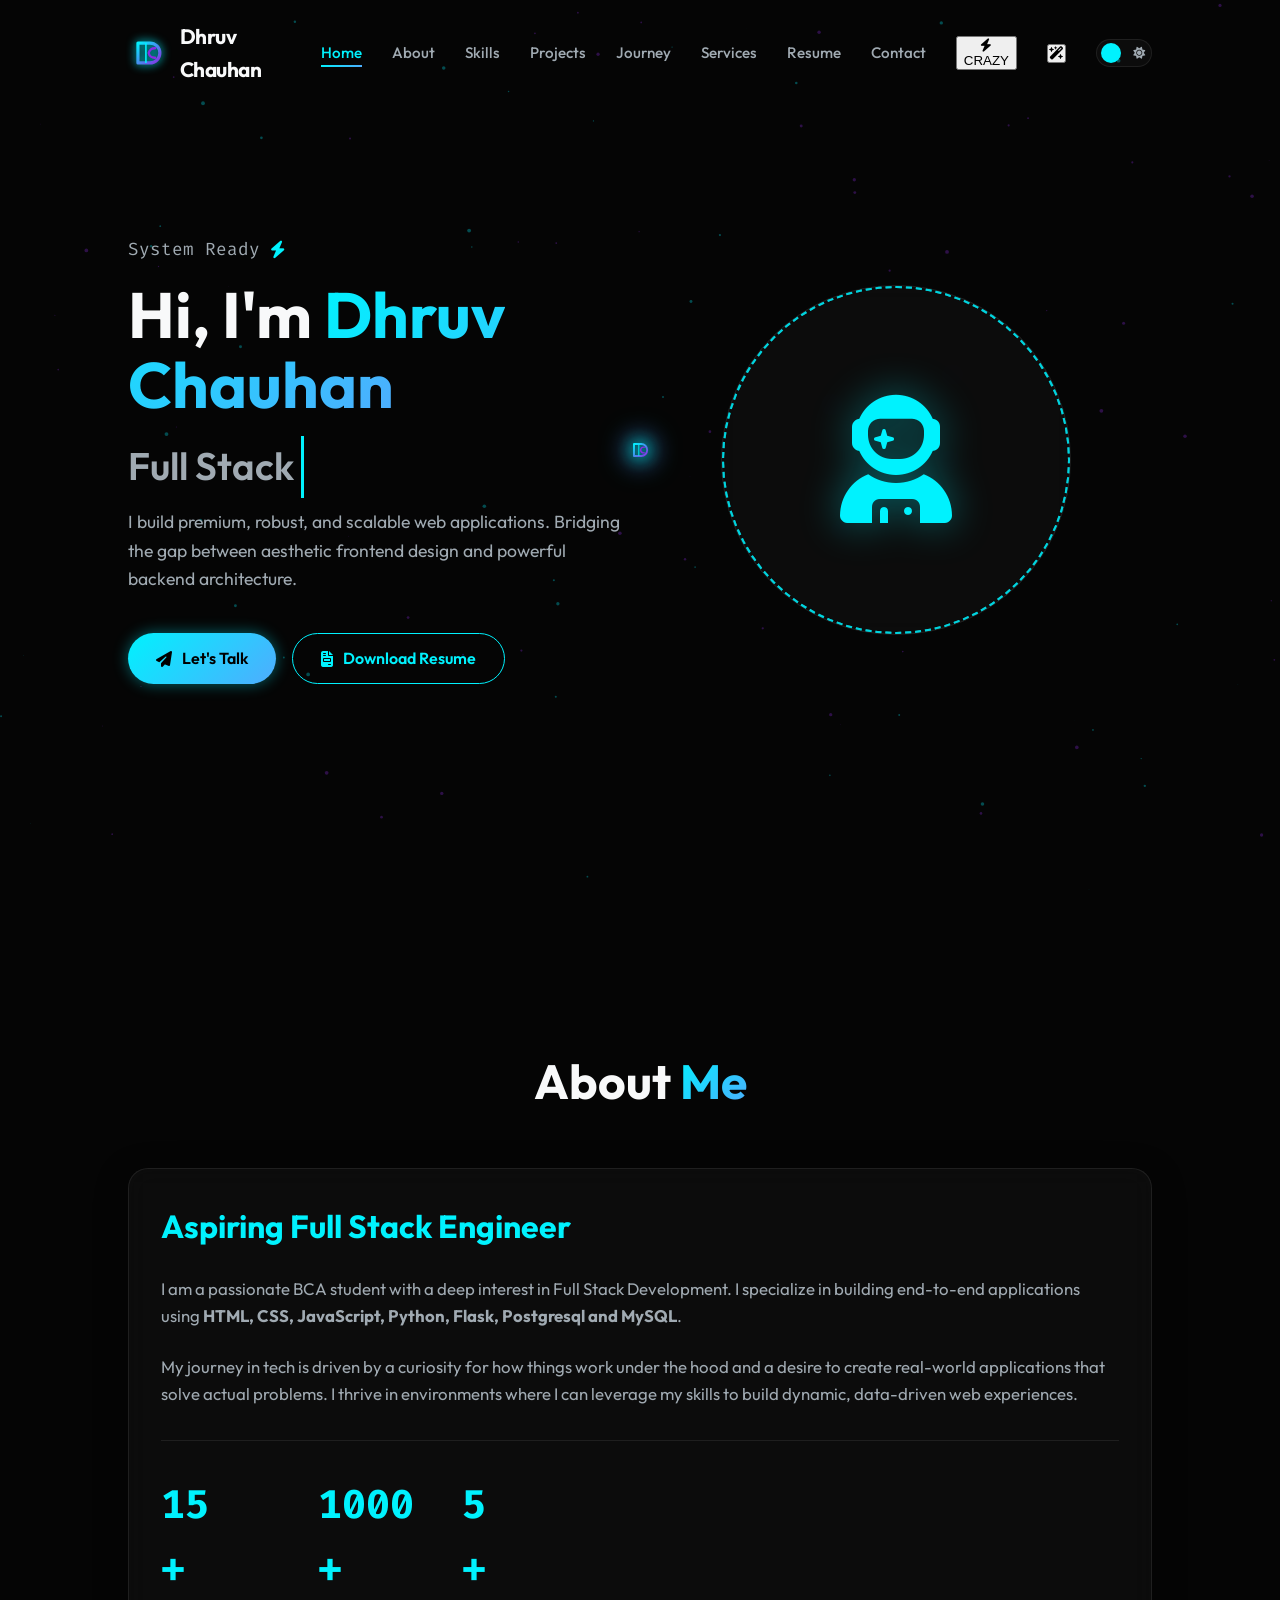
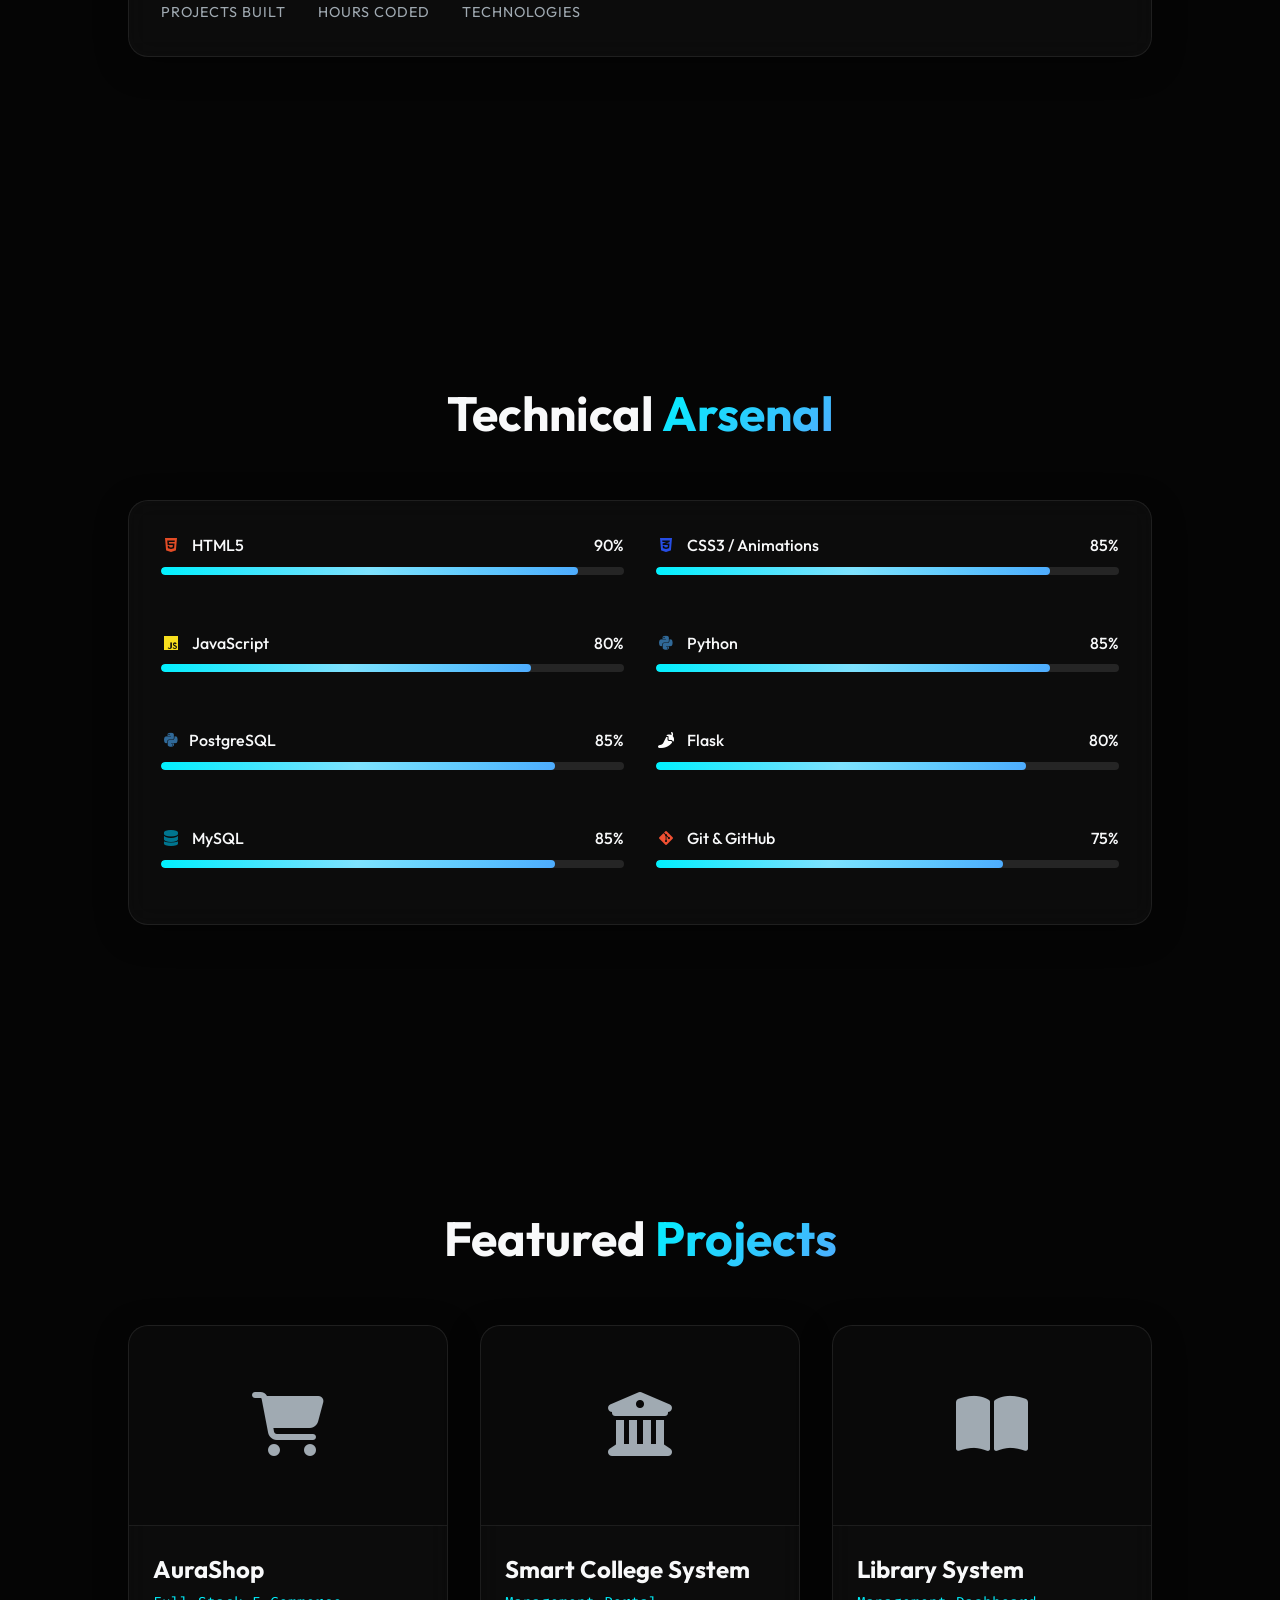
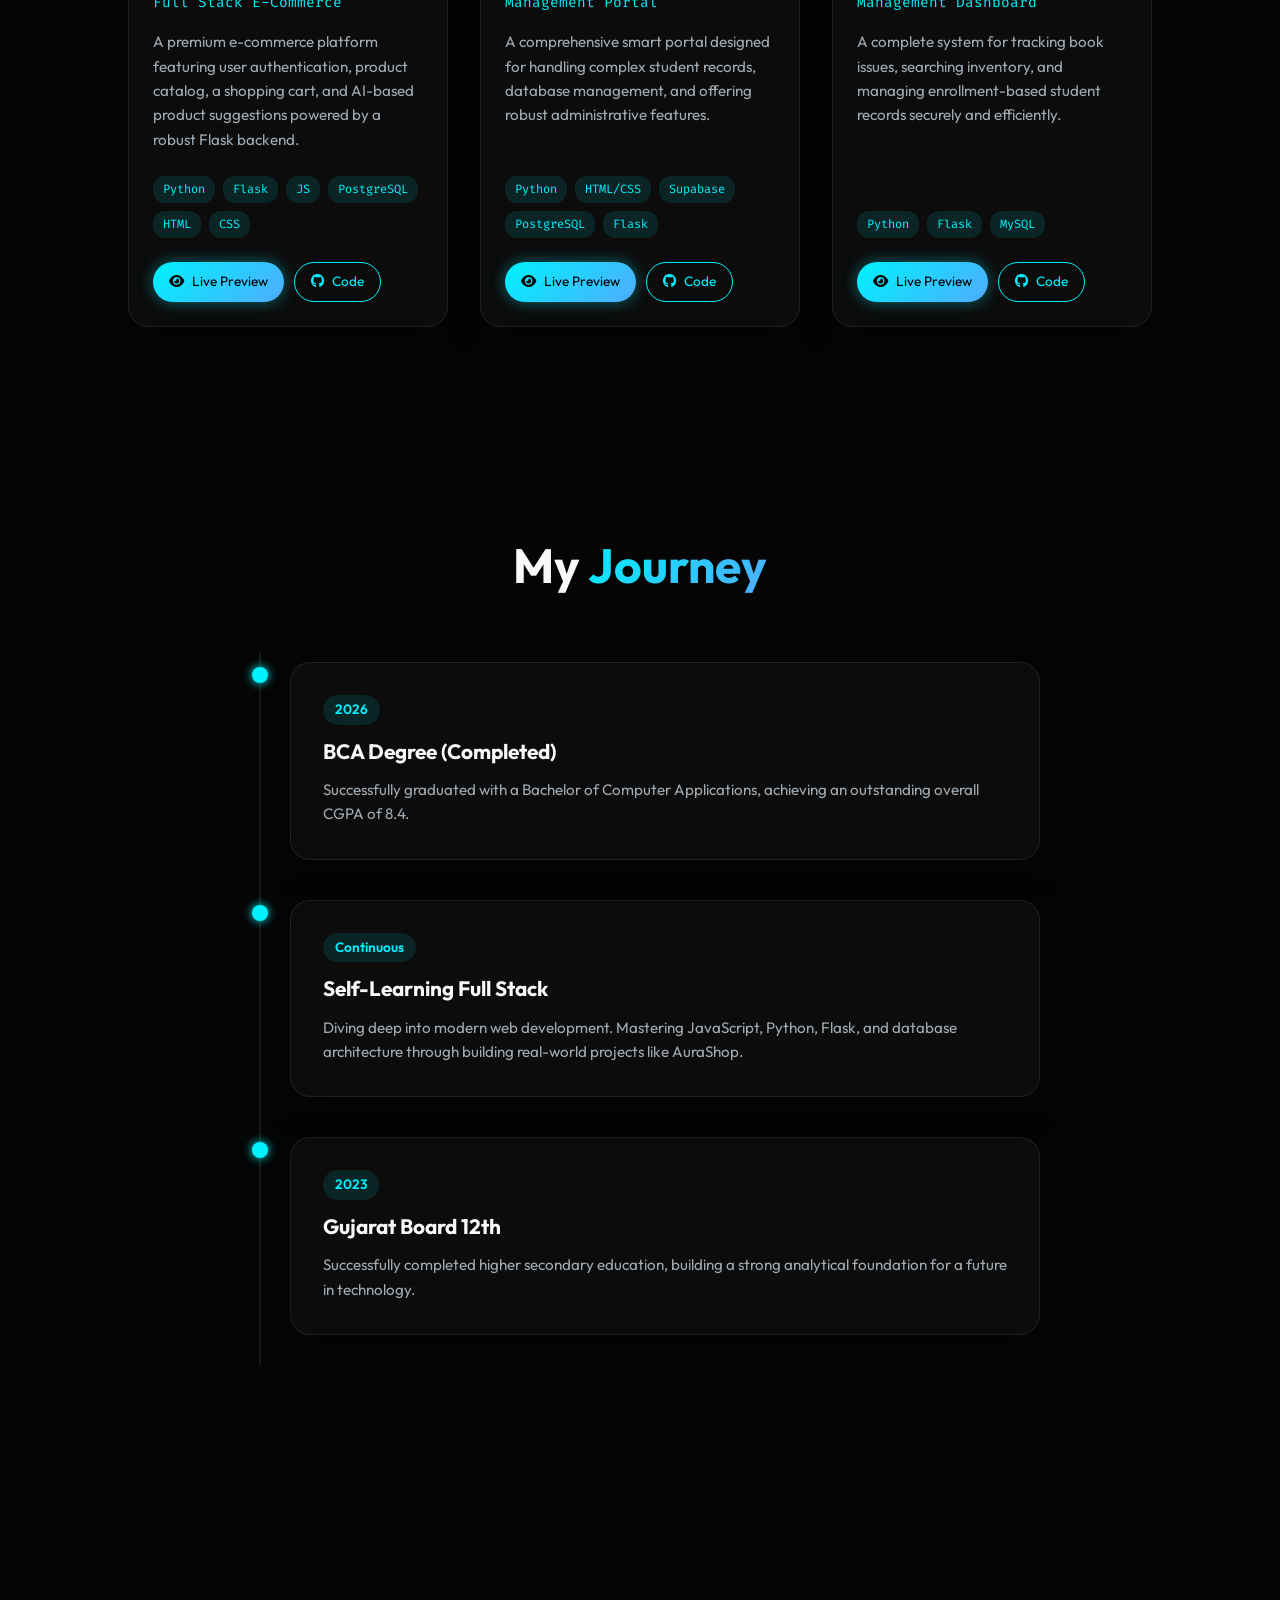
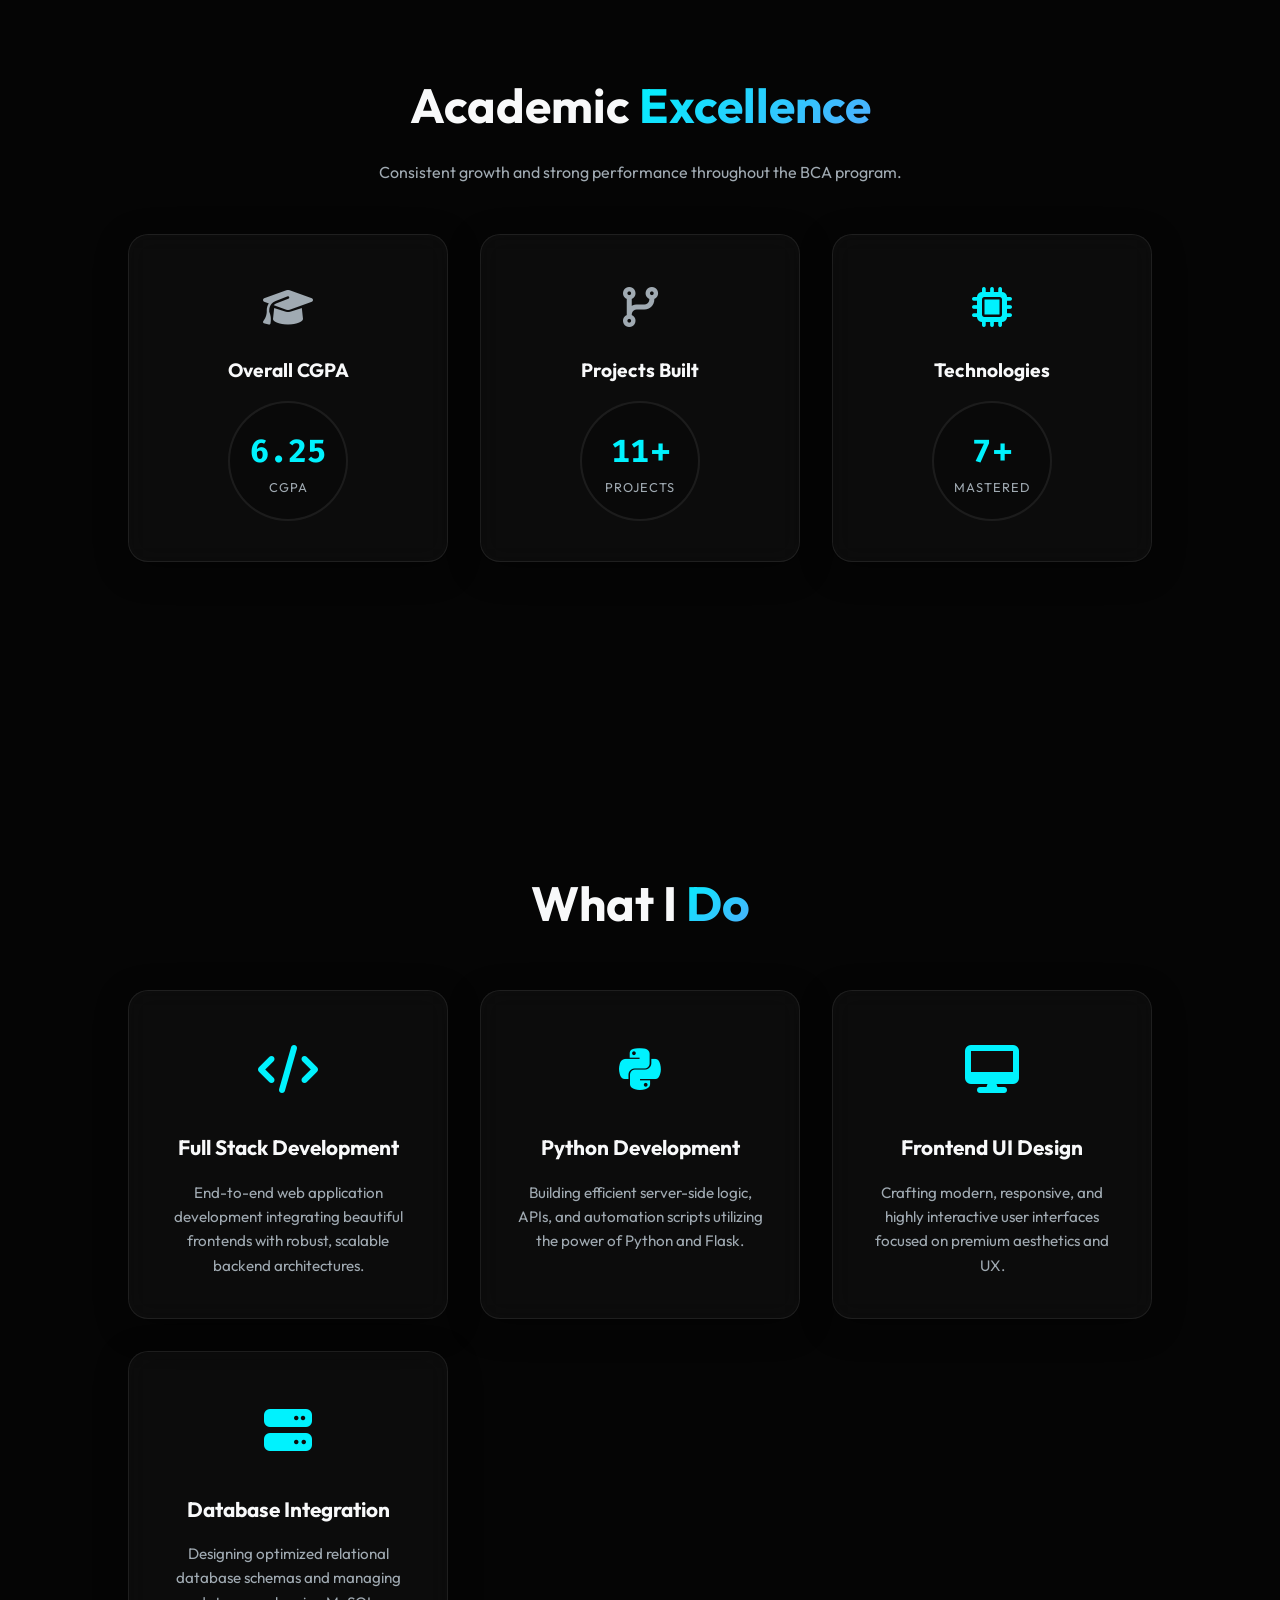
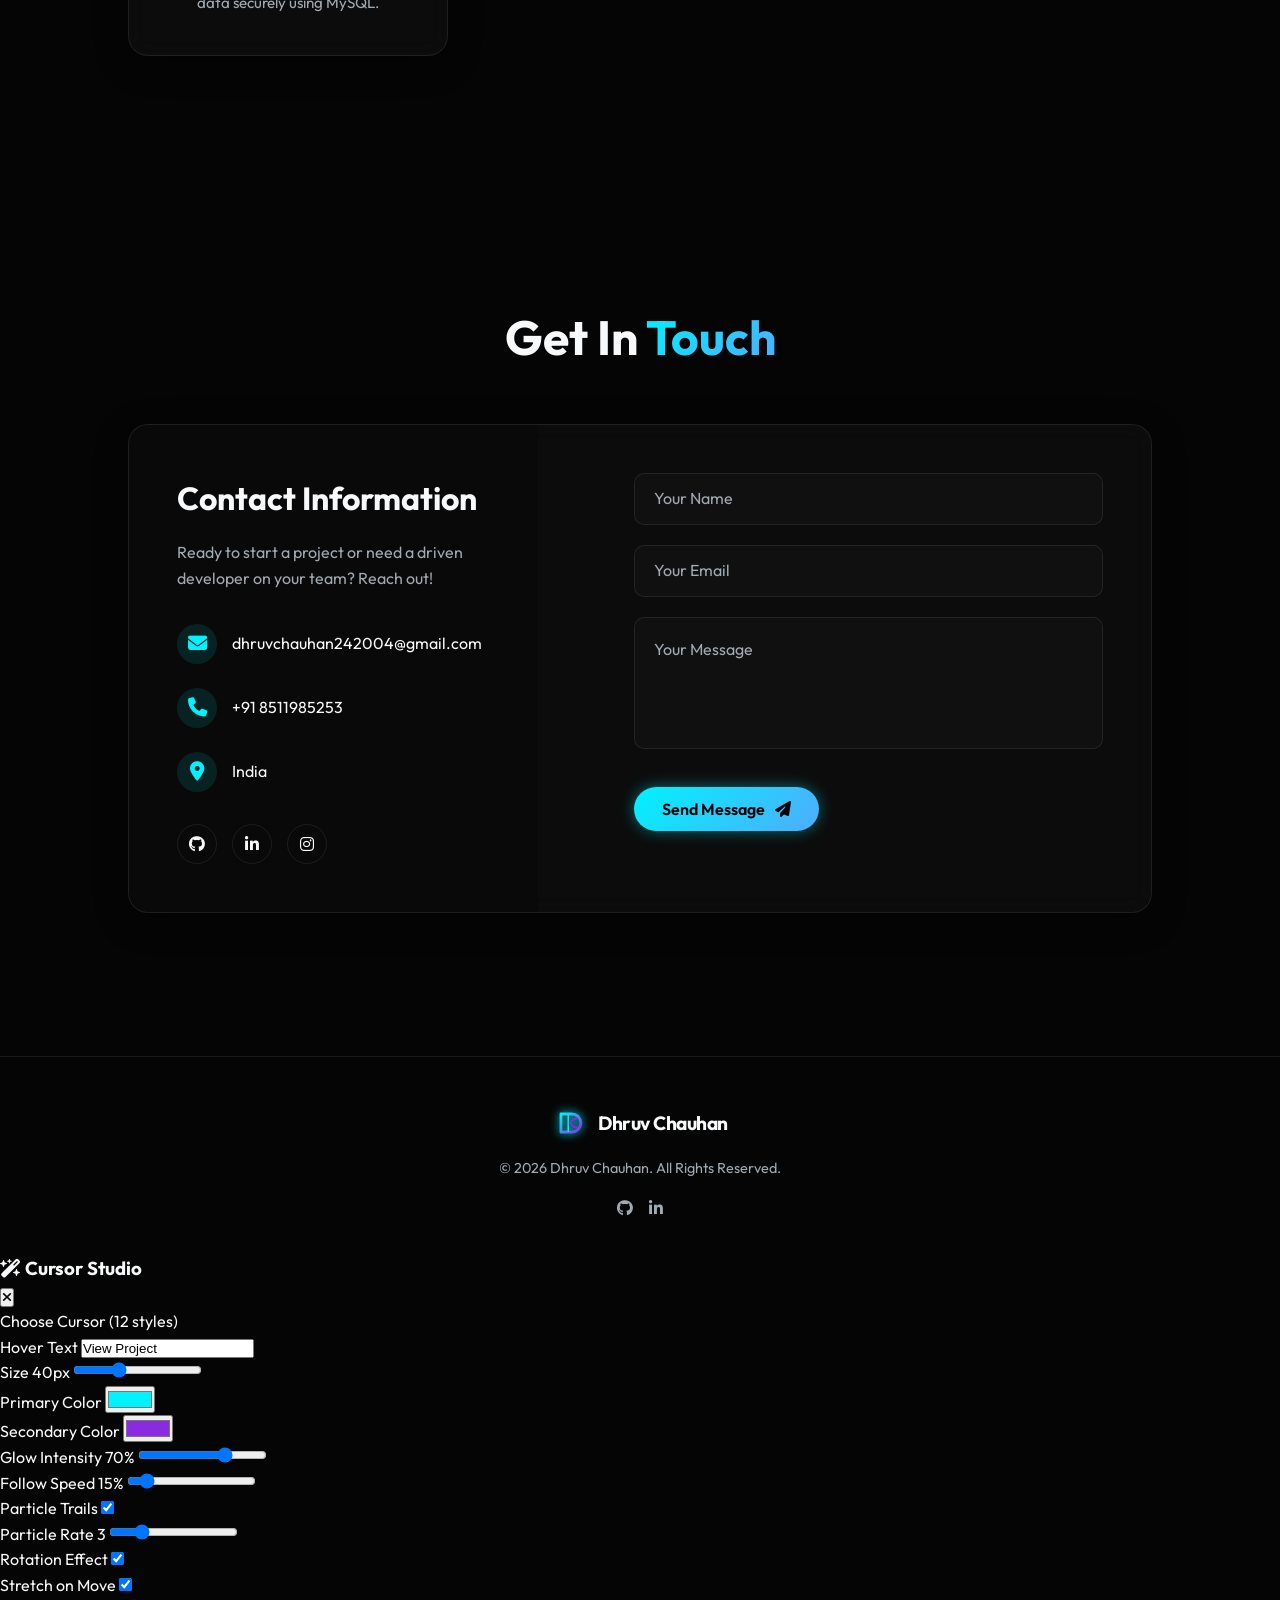
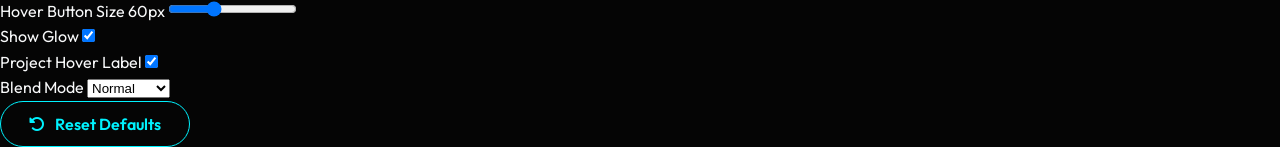
==== commit 358f0213: "Update index.html" ====
--- a/index.html
+++ b/index.html
@@ -18,8 +18,21 @@
 </head>
 
 <body>
+    <!-- Aurora + Shockwave Layers (Crazy Mode) -->
+    <div id="aurora-bg" aria-hidden="true">
+        <div class="aurora-blob aurora-1"></div>
+        <div class="aurora-blob aurora-2"></div>
+        <div class="aurora-blob aurora-3"></div>
+    </div>
+    <div id="crazy-shockwaves" aria-hidden="true"></div>
+
     <!-- Ultra-Premium Custom Cursor -->
     <div id="magic-cursor">
+        <div id="cursor-orbit-rings" aria-hidden="true">
+            <div class="orbit-ring ring-1"></div>
+            <div class="orbit-ring ring-2"></div>
+            <div class="orbit-ring ring-3"></div>
+        </div>
         <div id="cursor-particles"></div>
         <div id="cursor-main">
             <div class="cursor-glow"></div>
@@ -82,10 +95,19 @@
                     <li><a href="#projects" class="nav-link">Projects</a></li>
                     <li><a href="#experience" class="nav-link">Journey</a></li>
                     <li><a href="#services" class="nav-link">Services</a></li>
-                    <li><a href="resume.html" target="_blank" class="nav-link">Resume</a></li>
+                    <li><a href="resume.html?download=pdf" class="nav-link">Resume</a></li>
                     <li><a href="#contact" class="nav-link">Contact</a></li>
                 </ul>
             </nav>
+            <button id="crazy-mode-toggle" class="crazy-mode-btn" aria-label="Toggle crazy animations"
+                title="Crazy Mode">
+                <i class="fa-solid fa-bolt"></i>
+                <span class="crazy-mode-label">CRAZY</span>
+            </button>
+            <button id="cursor-settings-toggle" class="cursor-settings-btn" aria-label="Customize cursor"
+                title="Cursor Options">
+                <i class="fa-solid fa-wand-magic-sparkles"></i>
+            </button>
             <div class="theme-switch-wrapper">
                 <label class="theme-switch" for="theme-slider">
                     <input type="checkbox" id="theme-slider" />
@@ -108,8 +130,8 @@
         <section id="home" class="hero section">
             <div class="hero-content reveal">
                 <p class="greeting">System Ready <i class="fa-solid fa-bolt" style="color: var(--cyan);"></i></p>
-                <h1 class="hero-title">
-                    Hi, I'm <span class="highlight">Dhruv Chauhan</span>
+                <h1 class="hero-title crazy-glitch-title">
+                    Hi, I'm <span class="highlight crazy-gradient-text">Dhruv Chauhan</span>
                 </h1>
                 <div class="typing-container">
                     <span class="typing-text"></span><span class="cursor">&nbsp;</span>
@@ -120,7 +142,7 @@
                 </p>
                 <div class="hero-btn-group">
                     <a href="#contact" class="btn primary-btn"><i class="fa-solid fa-paper-plane"></i> Let's Talk</a>
-                    <a href="resume.html" target="_blank" class="btn secondary-btn"><i class="fa-solid fa-file-invoice"></i> View / Download Resume</a>
+                    <a href="resume.html?download=pdf" class="btn secondary-btn"><i class="fa-solid fa-file-invoice"></i> Download Resume</a>
                 </div>
             </div>
             <div class="hero-image reveal fade-right">
@@ -130,6 +152,8 @@
                         <i class="fa-solid fa-user-astronaut"></i>
                     </div>
                     <div class="glow-ring"></div>
+                    <div class="glow-ring glow-ring-2"></div>
+                    <div class="glow-ring glow-ring-3"></div>
                 </div>
             </div>
         </section>
@@ -514,6 +538,103 @@
         </button>
     </footer>
 
+    <!-- Cursor Customization Panel -->
+    <aside id="cursor-settings-panel" class="cursor-settings-panel" aria-hidden="true">
+        <div class="cursor-panel-header">
+            <h3><i class="fa-solid fa-wand-magic-sparkles"></i> Cursor Studio</h3>
+            <button id="cursor-settings-close" class="cursor-panel-close" aria-label="Close">
+                <i class="fa-solid fa-xmark"></i>
+            </button>
+        </div>
+        <div class="cursor-panel-body">
+            <div class="cursor-style-section">
+                <p class="cursor-section-label">Choose Cursor <span class="cursor-count">(12 styles)</span></p>
+                <div class="cursor-style-grid" id="cursor-style-grid"></div>
+            </div>
+            <div class="cursor-option">
+                <label for="cursor-hover-text">Hover Text</label>
+                <input type="text" id="cursor-hover-text" class="cursor-text-input" value="View Project"
+                    maxlength="24" placeholder="View Project">
+            </div>
+            <div class="cursor-option">
+                <label for="cursor-size">Size <span class="cursor-val" data-for="cursor-size">40</span>px</label>
+                <input type="range" id="cursor-size" min="20" max="80" value="40">
+            </div>
+            <div class="cursor-option">
+                <label for="cursor-primary">Primary Color</label>
+                <input type="color" id="cursor-primary" value="#00f2fe">
+            </div>
+            <div class="cursor-option">
+                <label for="cursor-secondary">Secondary Color</label>
+                <input type="color" id="cursor-secondary" value="#8a2be2">
+            </div>
+            <div class="cursor-option">
+                <label for="cursor-glow">Glow Intensity <span class="cursor-val" data-for="cursor-glow">70</span>%</label>
+                <input type="range" id="cursor-glow" min="0" max="100" value="70">
+            </div>
+            <div class="cursor-option">
+                <label for="cursor-speed">Follow Speed <span class="cursor-val" data-for="cursor-speed">15</span>%</label>
+                <input type="range" id="cursor-speed" min="5" max="100" value="15">
+            </div>
+            <div class="cursor-option toggle-option">
+                <label for="cursor-particles">Particle Trails</label>
+                <label class="cursor-toggle">
+                    <input type="checkbox" id="cursor-particles" checked>
+                    <span class="cursor-toggle-slider"></span>
+                </label>
+            </div>
+            <div class="cursor-option">
+                <label for="cursor-particle-rate">Particle Rate <span class="cursor-val" data-for="cursor-particle-rate">3</span></label>
+                <input type="range" id="cursor-particle-rate" min="1" max="10" value="3">
+            </div>
+            <div class="cursor-option toggle-option">
+                <label for="cursor-rotation">Rotation Effect</label>
+                <label class="cursor-toggle">
+                    <input type="checkbox" id="cursor-rotation" checked>
+                    <span class="cursor-toggle-slider"></span>
+                </label>
+            </div>
+            <div class="cursor-option toggle-option">
+                <label for="cursor-stretch">Stretch on Move</label>
+                <label class="cursor-toggle">
+                    <input type="checkbox" id="cursor-stretch" checked>
+                    <span class="cursor-toggle-slider"></span>
+                </label>
+            </div>
+            <div class="cursor-option">
+                <label for="cursor-hover-size">Hover Button Size <span class="cursor-val" data-for="cursor-hover-size">60</span>px</label>
+                <input type="range" id="cursor-hover-size" min="40" max="100" value="60">
+            </div>
+            <div class="cursor-option toggle-option">
+                <label for="cursor-show-glow">Show Glow</label>
+                <label class="cursor-toggle">
+                    <input type="checkbox" id="cursor-show-glow" checked>
+                    <span class="cursor-toggle-slider"></span>
+                </label>
+            </div>
+            <div class="cursor-option toggle-option">
+                <label for="cursor-project-label">Project Hover Label</label>
+                <label class="cursor-toggle">
+                    <input type="checkbox" id="cursor-project-label" checked>
+                    <span class="cursor-toggle-slider"></span>
+                </label>
+            </div>
+            <div class="cursor-option">
+                <label for="cursor-blend">Blend Mode</label>
+                <select id="cursor-blend">
+                    <option value="normal">Normal</option>
+                    <option value="difference">Difference</option>
+                    <option value="screen">Screen</option>
+                    <option value="overlay">Overlay</option>
+                </select>
+            </div>
+            <button id="cursor-reset" class="btn secondary-btn cursor-reset-btn">
+                <i class="fa-solid fa-rotate-left"></i> Reset Defaults
+            </button>
+        </div>
+    </aside>
+    <div id="cursor-panel-overlay" class="cursor-panel-overlay"></div>
+
     <script src="script.js"></script>
 </body>
 
